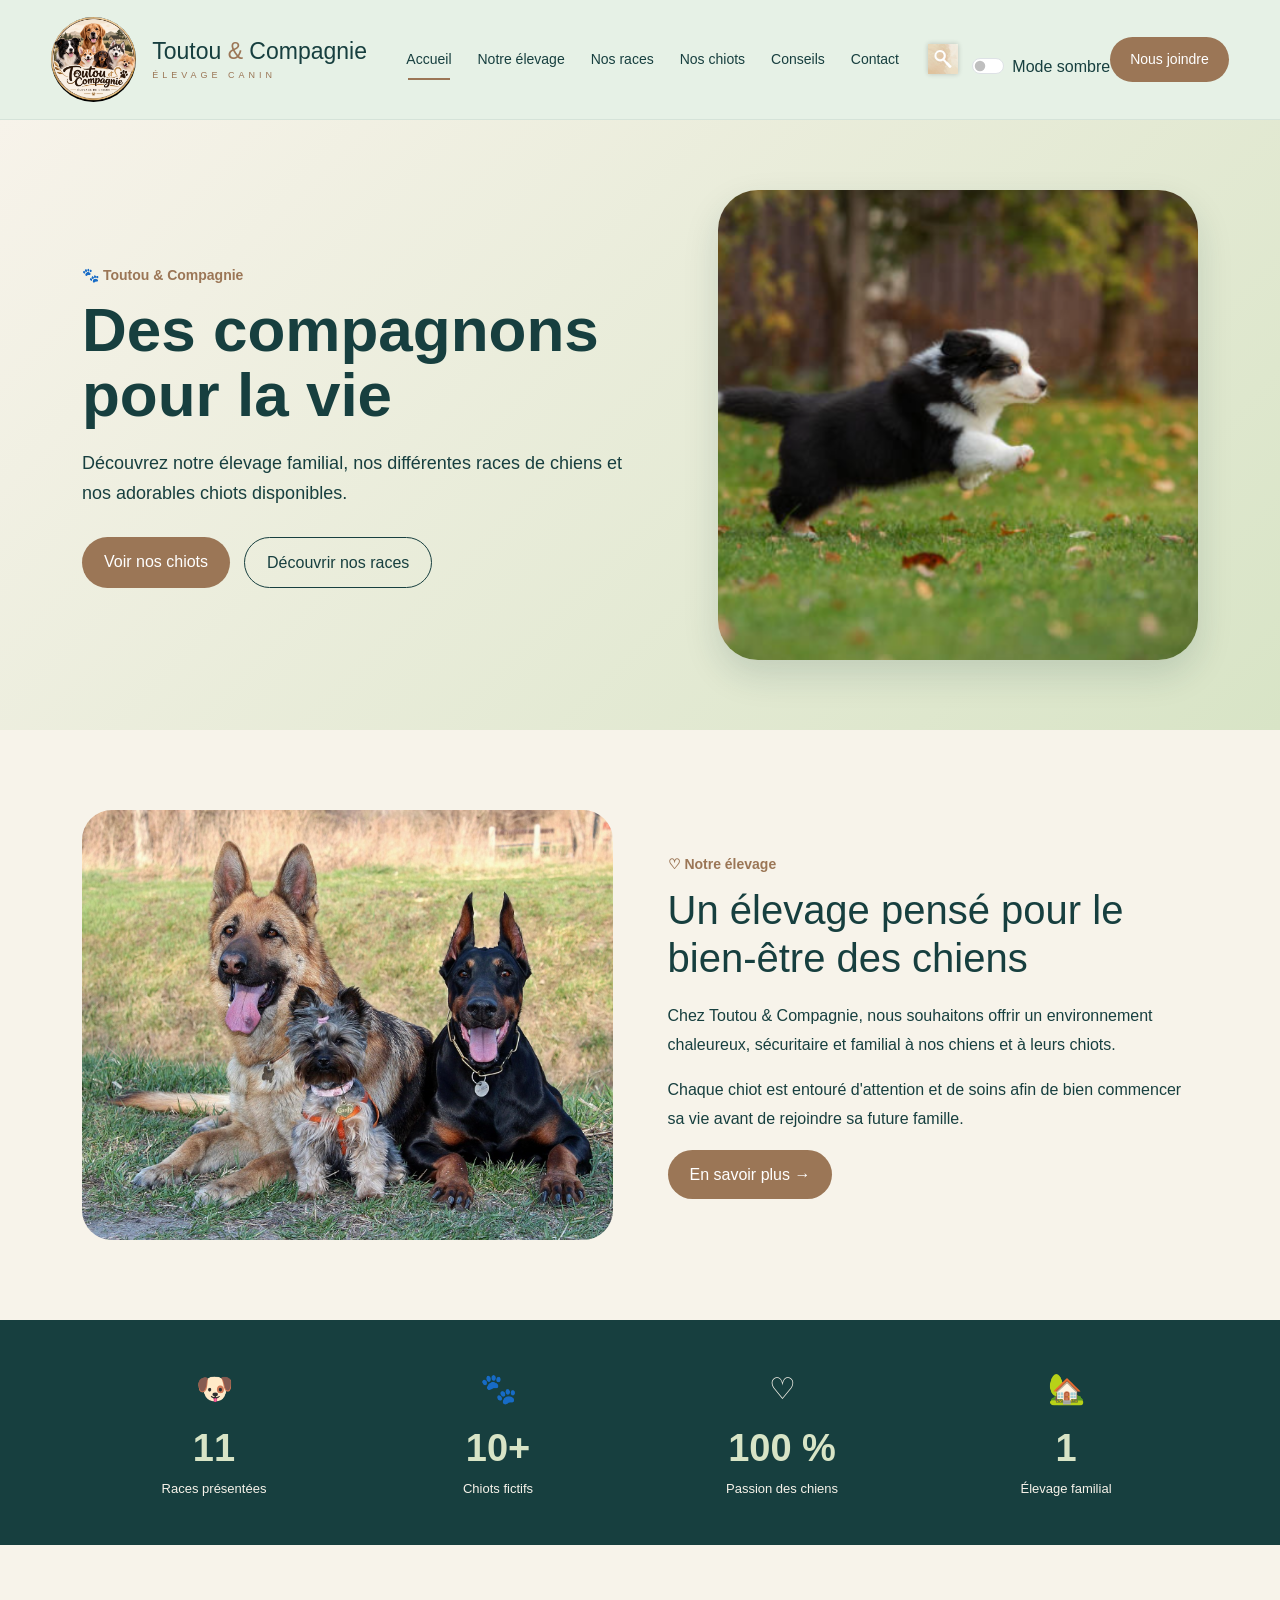
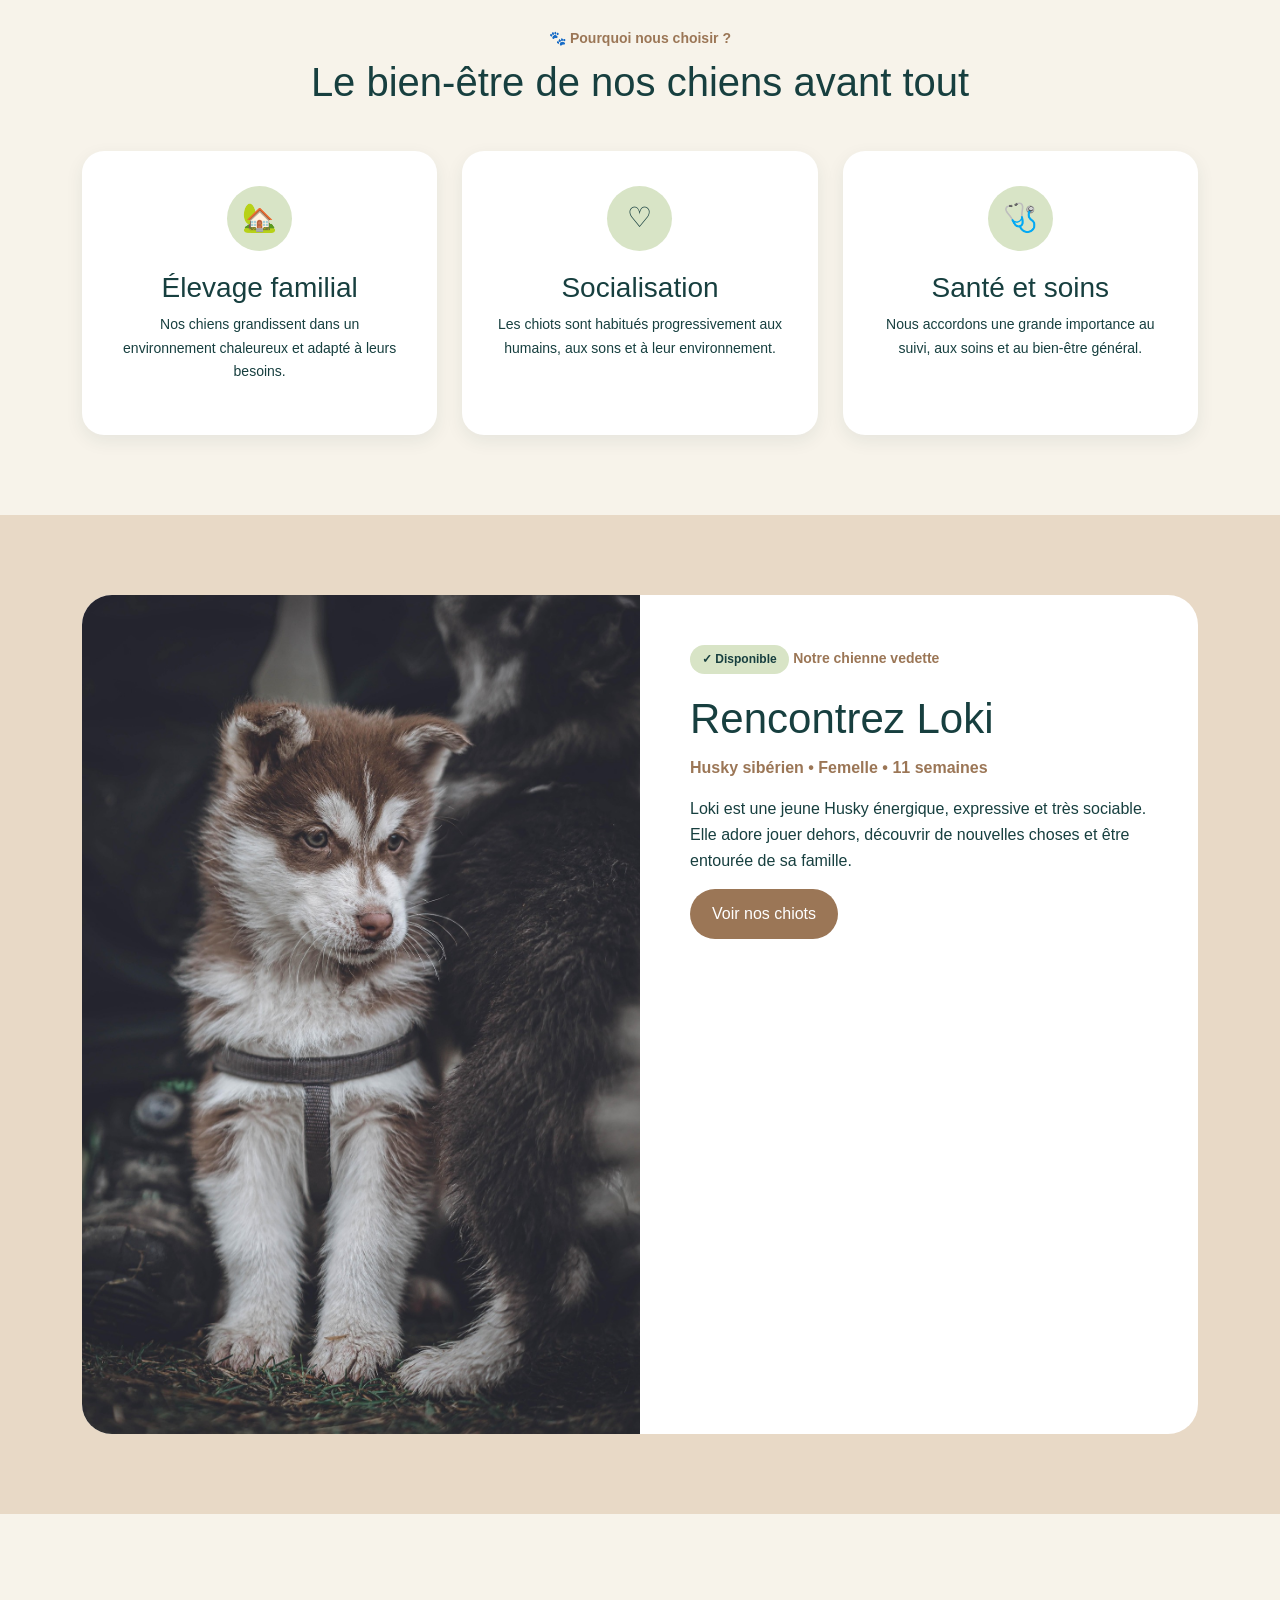
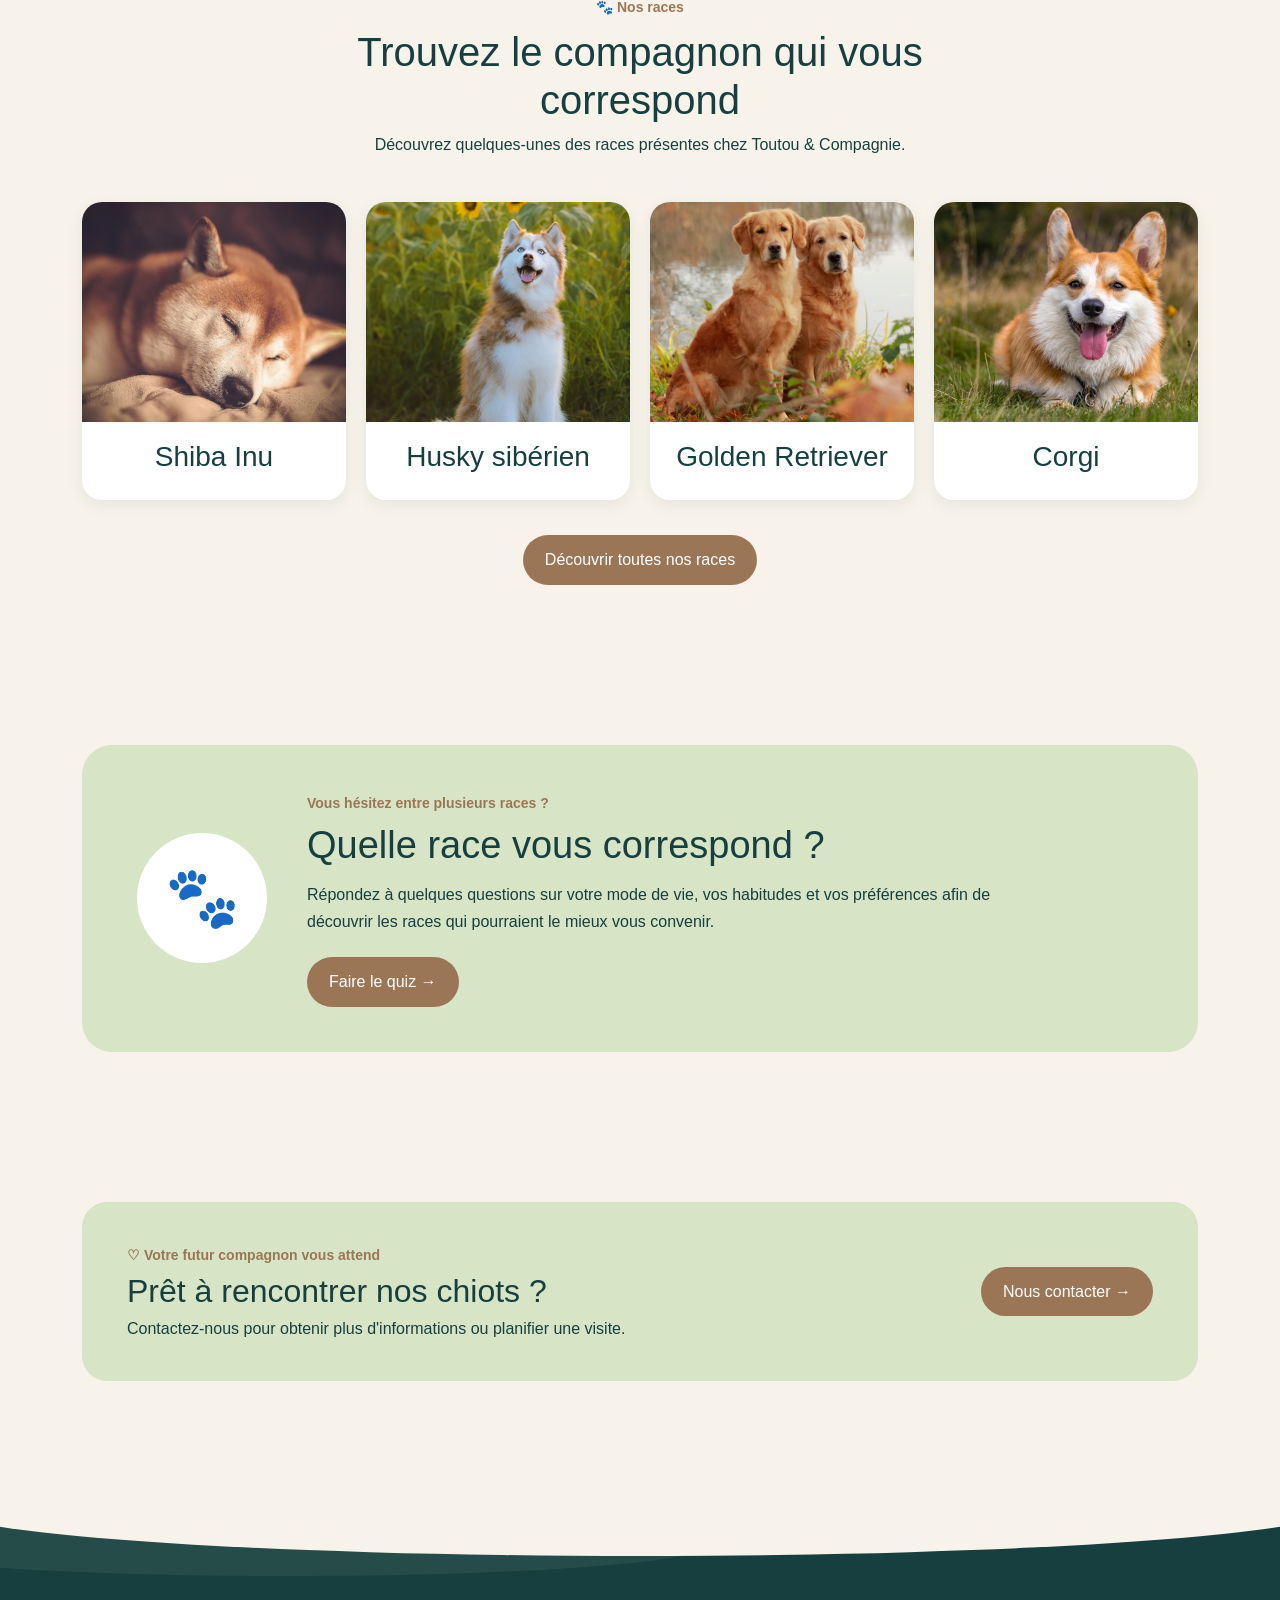
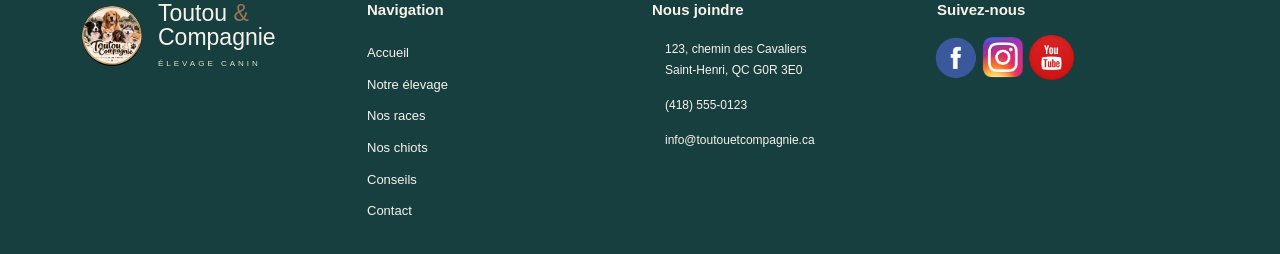
==== index.html @ f506f7c8 "Premier envoi du projet final" ====
<!DOCTYPE html>
<html lang="fr">
<head>
    <meta charset="UTF-8">
    <meta name="viewport" content="width=device-width, initial-scale=1.0">
    <title>Accueil - Toutou & Compagnie</title>
    <meta name="description" content="Découvrez Toutou & Compagnie, notre élevage canin fictif, nos races et nos chiots.">
    <link rel="stylesheet" href="vendor/bootstrap.min.css">
    <link rel="stylesheet" href="css/style.css">
</head>
<body>
    <header class="header-site">

        <nav class="navbar navbar-expand-lg w-100">
            <div class="w-100 d-flex align-items-center">

                <!-- LOGO -->
                <a class="navbar-brand d-flex align-items-center" href="index.html">
                    <img src="images/accueil/logo.png" alt="Logo de Toutou & Compagnie" class="logo-header">
                    
                    <div class="logo-nom ms-3">
                        <div class="nom-principal">
                            Toutou <span>&</span> Compagnie
                        </div>
                        <div class="sous-titre-logo">
                            ÉLEVAGE CANIN
                        </div>
                    </div>
                </a>
                
                <!-- MENU HAMBURGER -->
                <button class="navbar-toggler"
                        type="button"
                        data-bs-toggle="collapse"
                        data-bs-target="#navigation">
                    <span class="hamburger-icon">
                        <span></span>
                        <span></span>
                        <span></span>
                    </span>
                </button>

                <!-- MENU -->
                <div class="collapse navbar-collapse" id="navigation">
                    <ul class="navbar-nav mx-auto">
                        <li class="nav-item">
                            <a class="nav-link active" aria-current="page" href="index.html">
                                Accueil
                            </a>
                        </li>

                        <li class="nav-item">
                            <a class="nav-link"
                            href="elevage.html">
                                Notre élevage
                            </a>
                        </li>

                        <li class="nav-item">
                            <a class="nav-link" href="races.html">
                                Nos races
                            </a>
                        </li>

                        <li class="nav-item">
                            <a class="nav-link" href="chiots.html">
                                Nos chiots
                            </a>
                        </li>

                        <li class="nav-item">
                            <a class="nav-link" href="conseils.html">
                                Conseils
                            </a>
                        </li>

                        <li class="nav-item">
                            <a class="nav-link" href="contact.html">
                                Contact
                            </a>
                        </li>
                    </ul>

                    <!-- RECHERCHE -->
                    <button class="btn-recherche" type="button" aria-label="Rechercher">
                        <img src="images/accueil/loupe.jpg" alt="Logo de recherche" class="logo-recherche">
                    </button>

                    <div class="form-check form-switch mt-3">
                        <input type="checkbox" id="mode-sombre" class="form-check-input" role="switch">
                        <label for="mode-sombre" class="form-check-label">Mode sombre</label>
                    </div>

                    <!-- BOUTON CONTACT -->
                    <a href="contact.html"
                    class="btn-nous-joindre">
                        Nous joindre
                    </a>
                </div>
            </div>
        </nav>
    </header>

    <main class="page-accueil">

    <!-- ============================= -->
    <!-- HERO / BANNIÈRE -->
    <!-- ============================= -->

    <section class="hero-accueil">
        <div class="container hero-accueil-contenu">
            <div class="hero-accueil-texte">
                <span class="petit-titre-accueil">
                    🐾 Toutou & Compagnie
                </span>
                <h1>
                    Des compagnons pour la vie
                </h1>
                <p>
                    Découvrez notre élevage familial, nos différentes
                    races de chiens et nos adorables chiots disponibles.
                </p>
                <div class="boutons-hero">

                    <a href="chiots.html"
                       class="btn-accueil-principal">
                        Voir nos chiots
                    </a>

                    <a href="races.html"
                       class="btn-accueil-secondaire">
                        Découvrir nos races
                    </a>

                </div>

            </div>


            <div class="hero-accueil-image">

                <img
                    src="images/accueil/chiens.png"
                    alt="Chiot de l'élevage Toutou et Compagnie"
                >

            </div>

        </div>

    </section>



    <!-- ============================= -->
    <!-- PRÉSENTATION -->
    <!-- ============================= -->

    <section class="presentation-accueil">

        <div class="container">

            <div class="grille-presentation">

                <div class="presentation-image">

                    <img
                        src="images/accueil/elevages.png"
                        alt="Chiens de Toutou et Compagnie"
                    >

                </div>


                <div class="presentation-texte">

                    <span class="petit-titre-accueil">
                        ♡ Notre élevage
                    </span>

                    <h2>
                        Un élevage pensé pour le bien-être des chiens
                    </h2>

                    <p>
                        Chez Toutou & Compagnie, nous souhaitons offrir
                        un environnement chaleureux, sécuritaire et familial
                        à nos chiens et à leurs chiots.
                    </p>

                    <p>
                        Chaque chiot est entouré d'attention et de soins
                        afin de bien commencer sa vie avant de rejoindre
                        sa future famille.
                    </p>

                    <a href="elevage.html"
                       class="btn-texte-accueil">
                        En savoir plus →
                    </a>

                </div>

            </div>

        </div>

    </section>



    <!-- ============================= -->
    <!-- STATISTIQUES -->
    <!-- ============================= -->

    <div class="statistiques-accueil">

        <div class="container">

            <div class="grille-statistiques">

                <div class="stat-accueil">
                    <span>🐶</span>
                    <strong>11</strong>
                    <p>Races présentées</p>
                </div>


                <div class="stat-accueil">
                    <span>🐾</span>
                    <strong>10+</strong>
                    <p>Chiots fictifs</p>
                </div>


                <div class="stat-accueil">
                    <span>♡</span>
                    <strong>100 %</strong>
                    <p>Passion des chiens</p>
                </div>


                <div class="stat-accueil">
                    <span>🏡</span>
                    <strong>1</strong>
                    <p>Élevage familial</p>
                </div>
            </div>
        </div>
    </div>



    <!-- ============================= -->
    <!-- NOS SERVICES / ENGAGEMENTS -->
    <!-- ============================= -->

    <section class="engagements-accueil">

        <div class="container">

            <div class="titre-centre">

                <span class="petit-titre-accueil">
                    🐾 Pourquoi nous choisir ?
                </span>

                <h2>
                    Le bien-être de nos chiens avant tout
                </h2>

            </div>


            <div class="grille-engagements">


                <article class="carte-engagement">

                    <div class="icone-engagement">
                        🏡
                    </div>

                    <h3>
                        Élevage familial
                    </h3>

                    <p>
                        Nos chiens grandissent dans un environnement
                        chaleureux et adapté à leurs besoins.
                    </p>

                </article>


                <article class="carte-engagement">

                    <div class="icone-engagement">
                        ♡
                    </div>

                    <h3>
                        Socialisation
                    </h3>

                    <p>
                        Les chiots sont habitués progressivement
                        aux humains, aux sons et à leur environnement.
                    </p>

                </article>


                <article class="carte-engagement">

                    <div class="icone-engagement">
                        🩺
                    </div>

                    <h3>
                        Santé et soins
                    </h3>

                    <p>
                        Nous accordons une grande importance
                        au suivi, aux soins et au bien-être général.
                    </p>

                </article>

            </div>

        </div>

    </section>



    <!-- ============================= -->
<!-- CHIENNE VEDETTE -->
<!-- ============================= -->

    <section class="vedette-accueil">

        <div class="container">

            <div class="carte-vedette">

                <div class="vedette-image">

                    <img
                        src="images/nos_chiots/huskybrun.jpg"
                        alt="Loki, chiot Husky sibérien"
                    >

                </div>


                <div class="vedette-contenu">

                    <span class="badge-disponible">
                        ✓ Disponible
                    </span>

                    <span class="petit-titre-accueil">
                        Notre chienne vedette
                    </span>

                    <h2>
                        Rencontrez Loki
                    </h2>

                    <p class="race-vedette">
                        Husky sibérien • Femelle • 11 semaines
                    </p>

                    <p>
                        Loki est une jeune Husky énergique, expressive
                        et très sociable. Elle adore jouer dehors,
                        découvrir de nouvelles choses et être entourée
                        de sa famille.
                    </p>

                    <a href="chiots.html"
                    class="btn-accueil-principal">
                        Voir nos chiots
                    </a>

                </div>

            </div>

        </div>

    </section>


    <!-- ============================= -->
    <!-- APERÇU DES RACES -->
    <!-- ============================= -->

    <section class="races-accueil">

        <div class="container">

            <div class="titre-centre">

                <span class="petit-titre-accueil">
                    🐾 Nos races
                </span>

                <h2>
                    Trouvez le compagnon qui vous correspond
                </h2>

                <p>
                    Découvrez quelques-unes des races présentes
                    chez Toutou & Compagnie.
                </p>

            </div>


            <div class="grille-races-accueil">


                <a href="races.html"
                   class="carte-race-accueil">

                    <img
                        src="images/nos_races/shiba_inu.jpg"
                        alt="Shiba Inu"
                    >

                    <h3>Shiba Inu</h3>

                </a>


                <a href="races.html"
                   class="carte-race-accueil">

                    <img
                        src="images/nos_races/husky.jpg"
                        alt="Husky sibérien"
                    >

                    <h3>Husky sibérien</h3>

                </a>


                <a href="races.html"
                   class="carte-race-accueil">

                    <img
                        src="images/nos_races/golden_retriever.jpg"
                        alt="Golden Retriever"
                    >

                    <h3>Golden Retriever</h3>

                </a>


                <a href="races.html"
                   class="carte-race-accueil">

                    <img
                        src="images/nos_races/corgi.jpg"
                        alt="Corgi"
                    >

                    <h3>Corgi</h3>

                </a>

            </div>


            <div class="bouton-centre">

                <a href="races.html"
                   class="btn-accueil-principal">
                    Découvrir toutes nos races
                </a>

            </div>

        </div>

    </section>
    <section class="quiz-accueil">

        <div class="container">

            <div class="bloc-quiz-accueil">

                <div class="icone-quiz">
                    🐾
                </div>

                <div class="texte-quiz-accueil">

                    <span class="petit-titre-accueil">
                        Vous hésitez entre plusieurs races ?
                    </span>

                    <h2>
                        Quelle race vous correspond ?
                    </h2>

                    <p>
                        Répondez à quelques questions sur votre mode de vie,
                        vos habitudes et vos préférences afin de découvrir
                        les races qui pourraient le mieux vous convenir.
                    </p>

                    <a href="quiz.html"
                    class="btn-accueil-principal">
                        Faire le quiz →
                    </a>

                </div>

            </div>

        </div>

    </section>


    <!-- ============================= -->
    <!-- CONTACT FINAL -->
    <!-- ============================= -->

    <section class="cta-accueil">

        <div class="container">

            <div class="bloc-cta-accueil">

                <div>

                    <span class="petit-titre-accueil">
                        ♡ Votre futur compagnon vous attend
                    </span>

                    <h2>
                        Prêt à rencontrer nos chiots ?
                    </h2>

                    <p>
                        Contactez-nous pour obtenir plus
                        d'informations ou planifier une visite.
                    </p>

                </div>


                <a href="contact.html"
                   class="btn-accueil-principal">
                    Nous contacter →
                </a>

            </div>

        </div>

    </section>

</main>
    


    <footer class="footer-site">
        <!-- Forme arrondie -->
        <div class="footer-vague"></div>

        <div class="container footer-contenu">
            <div class="row gy-5">
                <!-- ================================ -->
                <!-- LOGO -->
                <!-- ================================ -->

                <div class="col-lg-3 col-md-6">
                    <a href="index.html"
                    class="footer-logo d-flex align-items-center">
                        <img src="images/accueil/logo.png" alt="Logo de Toutou & Compagnie" class="logo-footer">

                        <div class="ms-3">
                            <div class="footer-nom">
                                Toutou <span>&</span><br>
                                Compagnie
                            </div>
                            <div class="footer-sous-titre">
                                ÉLEVAGE CANIN
                            </div>
                        </div>
                    </a>
                </div>

                <!-- ================================ -->
                <!-- NAVIGATION -->
                <!-- ================================ -->

                <div class="col-lg-3 col-md-6">

                    <h2 class="footer-titre">
                        Navigation
                    </h2>

                    <ul class="footer-navigation">

                        <li>
                            <a href="index.html">Accueil</a>
                        </li>

                        <li>
                            <a href="elevage.html">Notre élevage</a>
                        </li>

                        <li>
                            <a href="races.html">Nos races</a>
                        </li>

                        <li>
                            <a href="chiots.html">Nos chiots</a>
                        </li>

                        <li>
                            <a href="conseils.html">Conseils</a>
                        </li>

                        <li>
                            <a href="contact.html">Contact</a>
                        </li>
                    </ul>
                </div>

                <!-- ================================ -->
                <!-- CONTACT -->
                <!-- ================================ -->

                <div class="col-lg-3 col-md-6">
                    <h2 class="footer-titre">
                        Nous joindre
                    </h2>

                    <div class="footer-contact">
                        <div class="contact-ligne">
                            <i class="bi bi-geo-alt-fill"></i>
                            <p>
                                123, chemin des Cavaliers<br>
                                Saint-Henri, QC G0R 3E0
                            </p>
                        </div>

                        <div class="contact-ligne">
                            <i class="bi bi-telephone-fill"></i>
                            <p>
                                (418) 555-0123
                            </p>
                        </div>

                        <div class="contact-ligne">
                            <i class="bi bi-envelope-fill"></i>
                            <p>
                                info@toutouetcompagnie.ca
                            </p>
                        </div>
                    </div>
                </div>

                <!-- ================================ -->
                <!-- RÉSEAUX -->
                <!-- ================================ -->

                <div class="col-lg-3 col-md-6">
                    <h2 class="footer-titre">
                        Suivez-nous
                    </h2>

                    <div class="reseaux-sociaux">
                        <a href="https://www.facebook.com/profile.php?id=61594627183723" target="_blank" aria-label="Facebook">
                            <img src="images/accueil/logo_facebook.png" alt="Logo Facebook" class="logo-reseaux">
                            <i class="bi bi-facebook"></i>
                        </a>

                        <a href="https://www.instagram.com/jbelangerthibault/" target="_blank" aria-label="Instagram">
                            <img src="images/accueil/logo_instagram.png" alt="Logo Instagram" class="logo-reseaux">
                            <i class="bi bi-instagram"></i>
                        </a>
                        <a href="https://www.youtube.com/@ToutouCompagnie-p2m" target="_blank" aria-label="YouTube">
                            <img src="images/accueil/logo_youtube.png" alt="Logo YouTube" class="logo-reseaux">
                            <i class="bi bi-youtube"></i>
                        </a>
                    </div>
                </div>
            </div>

        </div>
    </footer>

    <script src="vendor/bootstrap.bundle.min.js"></script>
    <script src="js/script.js" defer></script>
</body>
</html>
---- css/style.css ----
/* ==================================================
   VARIABLES / ROOT / CHARTE GRAPHIQUE
   ================================================== */

/* [T1] Variables CSS pour la palette de couleurs */

:root {
    --vert-fonce: #173f3f;
    --vert-sauge: #d8e4c6;
    --creme: #f7f3ea;
    --beige: #e8d9c6;
    --brun: #9b7656;
    --blanc: #ffffff;
}

/* ==================================================
   BOX-SIZING
   ================================================== */

* {
    box-sizing: border-box;
}

/* ==================================================
   MODE SOMBRE et body
   ================================================== */

/* [T2] Typographie : polices distinctes, rem et line-height */

body {
    margin: 0;
    line-height: 1.6;
    font-family: "Poppins", Arial, sans-serif;
    background-color: var(--creme);
    color: var(--vert-fonce);
}
body.dark-mode header {
    background-color: #121212;
    border-bottom: 1px solid rgba(255, 255, 255, 0.08);
}
body.dark-mode {
    background-color: black;
    color: var(--creme);
    border-color: var(--vert-sauge);
}
body.dark-mode section,
body.dark-mode main {
    background-color: #121212;
    color: #f5f5f5;
}
body.dark-mode .hero-accueil {
    background: linear-gradient(135deg, #121212, #242424);
}
body.dark-mode .card {
    background-color: #242424;
    color: #f5f5f5;
    border-color: #444;
}
body.dark-mode h1,
body.dark-mode h2,
body.dark-mode h3,
body.dark-mode h4,
body.dark-mode h5,
body.dark-mode p,
body.dark-mode label {
    color: #f5f5f5;
}
body.dark-mode .carte-engagement {
    background-color: #242424;
    color: #f5f5f5;
    border-color: #444;
}
body.dark-mode .form-control {
    background-color: #333;
    color: white;
    border-color: #555;
}
body.dark-mode .vedette-contenu {
    background-color: #242424;
    color: #f5f5f5;
    border-color: #444;
}
body.dark-mode .carte-race-accueil {
    background-color: #242424;
    color: #f5f5f5;
    border-color: #444;
}
body.dark-mode .bloc-quiz-accueil {
    background-color: #242424;
    color: #f5f5f5;
    border-color: #444;
}
body.dark-mode .bloc-cta-accueil {
    background-color: #242424;
    color: #f5f5f5;
    border-color: #444;
}
body.dark-mode .fiche-elevage {
    background-color: #242424;
    color: #f5f5f5;
    border-color: #444;
}
body.dark-mode .appel-contact-chiot {
    background-color: #242424;
    color: #f5f5f5;
    border-color: #444;
}
body.dark-mode .footer-vague {
    background-color: #121212;
}
body.dark-mode .footer-vague::before {
    background-color: #121212;
}
body.dark-mode .filtres {
    background-color: #242424;
    border-color: #444;
}
body.dark-mode.body-elevage {
    background-image: none;
    background-color: #121212;
}
body.dark-mode .carte-chiot {
    background-color: #242424;
    color: #f5f5f5;
    border-color: #444;
}
body.dark-mode .carte-famille {
    background-color: #242424;
    color: #f5f5f5;
    border-color: #444;
}
body.dark-mode .entete-conseil {
    background-color: #242424;
    color: #f5f5f5;
    border-color: #444;
}
body.dark-mode .conseil-item {
    background-color: #242424;
    color: #f5f5f5;
    border-color: #444;
}
body.dark-mode .bloc-formulaire {
    background-color: #242424;
    color: #f5f5f5;
    border-color: #444;
}
body.dark-mode input,
body.dark-mode textarea,
body.dark-mode select {
    background-color: #333333;
    color: white;
    border: 1px solid #555555;
}
body.dark-mode input:focus,
body.dark-mode textarea:focus,
body.dark-mode select:focus {
    background-color: #333333;
    color: white;
    border-color: #8fae8b;
    outline: none;
}
body.dark-mode .carte-merci {
    background-color: #242424;
    color: #f5f5f5;
    border-color: #444;
}

/* ================================
   BADGE DISPONIBLE
   ================================ */

.badge-disponible {
    display: inline-block;
    margin-bottom: 10px;
    padding: 5px 12px;
    border-radius: 20px;
    background-color: var(--vert-sauge);
    color: var(--vert-fonce);
    font-size: 12px;
    font-weight: 600;
}

/* ==================================================
   HEADER
   ================================================== */

.header-site {
    display: flex;
    align-items: center;
    justify-content: space-between;
    background-color: rgb(230, 241, 230);
    box-shadow: 0 2px 4px rgba(0, 0, 0, 0.1);
    border-bottom: 1px solid rgba(23, 63, 63, 0.08);
}

.navbar {
    width: 100%;
    padding: 12px 4%;
}

/* ==================================================
   LOGO
   ================================================== */

.navbar-brand {
    color: var(--vert-fonce);
    text-decoration: none;
}
.navbar-brand:hover {
    color: var(--vert-fonce);
}
.logo-header {
    width: 85px;
    height: 85px;
    object-fit: cover;
    border-radius: 50%;
}
.logo-nom {
    line-height: 1;
}
.nom-principal {
    font-family: "Fredoka", sans-serif;
    font-size: 23px;
    font-weight: 500;
    white-space: nowrap;
}
.nom-principal span {
    color: var(--brun);
}
.sous-titre-logo {
    margin-top: 8px;
    font-size: 9px;
    font-weight: 500;
    letter-spacing: 4px;
    color: var(--brun);
}

/* ==================================================
   NAVIGATION
   (contient T3, T9)
   ================================================== */

/* [T9] Personnaliser 2 composants Bootstrap */
.navbar-nav {
    gap: 10px;
}

/* [T3] Sélecteurs descendant, d'état et structurel */
.navbar .nav-link {
    position: relative;
    padding: 15px 10px;
    color: var(--vert-fonce);
    font-size: 14px;
    font-weight: 400;
}

/* [T3] Sélecteurs descendant, d'état et structurel */
.navbar .nav-link:hover {
    color: var(--brun);
}

/* Page active */

.navbar .nav-link.active {
    color: var(--vert-fonce);
    font-weight: 500;
}

.navbar .nav-link.active::after {
    content: "";
    position: absolute;
    left: 10px;
    right: 10px;
    bottom: 6px;
    height: 2px;
    background-color: var(--brun);
}

/* ==================================================
   RECHERCHE
   ================================================== */

.btn-recherche {
    display: flex;
    align-items: center;
    justify-content: center;
    width: 42px;
    height: 42px;
    margin-right: 8px;
    border: none;
    background: transparent;
    transition: 0.2s;
    font-size: 19px;
    cursor: pointer;
}

.logo-recherche {
    width: 30px;
    height: 30px;
    object-fit: cover;
    box-shadow: 0 0 5px rgba(0, 0, 0, 0.2);
}

.btn-recherche:hover {
    transform: translateY(-2px);
}

.hamburger-icon {
    display: flex;
    flex-direction: column;
    gap: 5px;
}

.hamburger-icon span {
    display: block;
    width: 25px;
    height: 2px;
    background-color: var(--vert-fonce);
    border-radius: 5px;
}

/* ==================================================
   BOUTON NOUS JOINDRE
   ================================================== */

.btn-nous-joindre {
    display: inline-flex;
    align-items: center;
    gap: 8px;
    padding: 11px 20px;
    border-radius: 30px;
    background-color: var(--brun);
    color: var(--blanc);
    text-decoration: none;
    font-size: 14px;
    font-weight: 500;
    transition: 0.2s;
}

.btn-nous-joindre:hover {
    background-color: var(--vert-fonce);
    color: var(--blanc);
    transform: translateY(-2px);
}

/* ==================================================
   FOOTER
   ================================================== */

.logo-footer {
    width: 60px;
    height: 60px;
    object-fit: cover;
    border-radius: 50%;
}
.footer-site {
    position: relative;
    margin-top: 100px;
    padding: 90px 0 25px;
    overflow: hidden;
    background-color: var(--vert-fonce);
    color: var(--creme);
}

/* ==================================================
   COURBE DU FOOTER
   ================================================== */

.footer-vague {
    position: absolute;
    top: -55px;
    left: -5%;
    width: 110%;
    height: 100px;
    background-color: var(--creme);
    border-radius: 0 0 50% 50%;
}

/* Deuxième forme pour effet de vague */

.footer-site::before {
    content: "";
    position: absolute;
    top: 5px;
    left: -10%;
    width: 65%;
    height: 60px;
    border-radius: 50%;
    background-color: rgba(216, 228, 198, 0.08);
}

.footer-contenu {
    position: relative;
    z-index: 2;
}

/* ==================================================
   LOGO FOOTER
   ================================================== */

.footer-logo {
    color: var(--creme);
    text-decoration: none;
}

.footer-nom {
    font-family: "Fredoka", sans-serif;
    font-size: 23px;
    line-height: 1.05;
}

.footer-nom span {
    color: var(--brun);
}

.footer-sous-titre {
    margin-top: 8px;
    font-size: 8px;
    letter-spacing: 3px;
    color: var(--vert-sauge);
}

/* ==================================================
   TITRES DU FOOTER
   ================================================== */

.footer-titre {
    margin-bottom: 20px;
    font-family: "Poppins", sans-serif;
    font-size: 15px;
    font-weight: 600;
    color: var(--creme);
}

/* ==================================================
   NAVIGATION FOOTER
   ================================================== */

.footer-navigation {
    margin: 0;
    padding: 0;
    list-style: none;
}

.footer-navigation li {
    margin-bottom: 6px;
}

.footer-navigation a {
    color: var(--creme);
    text-decoration: none;
    font-size: 13px;
    transition: 0.2s;
}

.footer-navigation a:hover {
    color: var(--vert-sauge);
}

/* ==================================================
   CONTACT FOOTER
   ================================================== */

.contact-ligne {
    display: flex;
    align-items: flex-start;
    gap: 13px;
    margin-bottom: 15px;
}

.contact-ligne i {
    margin-top: 2px;
    color: var(--beige);
    font-size: 16px;
}

.contact-ligne p {
    margin: 0;
    color: var(--creme);
    font-size: 12px;
    line-height: 1.7;
}

/* ==================================================
   RÉSEAUX SOCIAUX
   ================================================== */

.reseaux-sociaux {
    display: flex;
    gap: 12px;
}

.reseaux-sociaux a {
    width: 36px;
    height: 36px;
    display: flex;
    align-items: center;
    justify-content: center;
    border-radius: 50%;
    background-color: white;
    transition: 0.2s;
}

.logo-reseaux {
    width: 45px;
    height: 45px;
    object-fit: cover;
}

.reseaux-sociaux a:hover {
    background-color: var(--brun);
    transform: translateY(-3px);
}

/* ==================================================
   PAGE ACCUEIL 
   ================================================== */

/* HERO */
.hero-accueil {
    padding: 70px 0;

    background: linear-gradient(135deg, var(--creme), var(--vert-sauge));
}
.hero-accueil-contenu {
    display: grid;
    grid-template-columns: 1.1fr 0.9fr;
    gap: 50px;
    align-items: center;
}
.hero-accueil h1 {
    margin: 10px 0 20px;
    font-family: "Fredoka", sans-serif;
    font-size: 62px;
    font-weight: 700;
    line-height: 1.05;
    color: var(--vert-fonce);
}
.hero-accueil p {
    max-width: 570px;
    font-size: 18px;
    line-height: 1.7;
    color: var(--vert-fonce);
}
.petit-titre-accueil {
    color: var(--brun);
    font-size: 14px;
    font-weight: 600;
}
.hero-accueil-image img {
    width: 100%;
    height: 470px;
    object-fit: cover;
    border-radius: 40px;
    box-shadow: 0 15px 35px rgba(23, 63, 63, 0.15);
}

/* BOUTONS */
.boutons-hero {
    display: flex;
    gap: 14px;
    margin-top: 28px;
}
.btn-accueil-principal,
.btn-texte-accueil {
    display: inline-block;
    padding: 12px 22px;
    border-radius: 30px;
    background-color: var(--brun);
    color: var(--blanc);
    text-decoration: none;
    transition: 0.2s ease;
}
.btn-accueil-principal:hover,
.btn-texte-accueil:hover {
    background-color: var(--vert-fonce);
    color: var(--blanc);
    text-decoration: none;
    transform: translateY(-2px);
}
.btn-accueil-secondaire {
    display: inline-block;
    padding: 12px 22px;
    border: 1px solid var(--vert-fonce);
    border-radius: 30px;
    color: var(--vert-fonce);
    text-decoration: none;
    transition: 0.2s ease;
}
.btn-accueil-secondaire:hover {
    background-color: var(--vert-fonce);
    color: var(--blanc);
    text-decoration: none;
}

/* PRÉSENTATION */

.presentation-accueil {
    padding: 80px 0;
    background-color: var(--creme);
}
.grille-presentation {
    display: grid;
    grid-template-columns: repeat(2, minmax(0, 1fr));
    gap: 55px;
    align-items: center;
}
.presentation-image img {
    width: 100%;
    height: 430px;
    object-fit: cover;
    border-radius: 30px;
}
.presentation-texte h2 {
    margin: 10px 0 20px;
    font-family: "Fredoka", sans-serif;
    font-size: 40px;
    color: var(--vert-fonce);
}

.presentation-texte p {
    line-height: 1.8;
}

/* STATISTIQUES */
.statistiques-accueil {
    padding: 45px 0;
    background-color: var(--vert-fonce);
}
.grille-statistiques {
    display: grid;
    grid-template-columns: repeat(4, 1fr);
    gap: 20px;
}
.stat-accueil {
    text-align: center;
    color: var(--creme);
}
.stat-accueil span {
    display: block;
    margin-bottom: 5px;
    font-size: 30px;
}
.stat-accueil strong {
    display: block;
    font-family: "Fredoka", sans-serif;
    font-size: 38px;
    color: var(--vert-sauge);
}
.stat-accueil p {
    margin: 0;
    font-size: 13px;
}

/* ENGAGEMENTS */
.engagements-accueil {
    padding: 80px 0;
    background-color: var(--creme);
}
.titre-centre {
    max-width: 700px;
    margin: 0 auto 45px;
    text-align: center;
}
.titre-centre h2 {
    margin-top: 8px;
    font-family: "Fredoka", sans-serif;
    font-size: 40px;
    color: var(--vert-fonce);
}
.grille-engagements {
    display: grid;
    grid-template-columns: repeat(3, 1fr);
    gap: 25px;
}
.icone-engagement {
    display: flex;
    align-items: center;
    justify-content: center;
    width: 65px;
    height: 65px;
    margin: 0 auto 20px;
    border-radius: 50%;
    background-color: var(--vert-sauge);
    font-size: 28px;
}

/* VEDETTE */
.vedette-accueil {
    padding: 80px 0;
    background-color: var(--beige);
}
.vedette-image img {
    width: 100%;
    height: 100%;
    min-height: 420px;
    object-fit: cover;
}
.vedette-contenu {
    padding: 50px;
}

.vedette-contenu h2 {
    margin: 10px 0;
    font-family: "Fredoka", sans-serif;
    font-size: 42px;
    color: var(--vert-fonce);
}

/* RACES */
.races-accueil {
    padding: 80px 0;
    background-color: var(--creme);
}
.grille-races-accueil {
    display: grid;
    grid-template-columns: repeat(4, 1fr);
    gap: 20px;
}
.carte-race-accueil {
    overflow: hidden;
    border-radius: 20px;
    background-color: var(--blanc);
    color: var(--vert-fonce);
    text-decoration: none;
    box-shadow: 0 5px 16px rgba(23, 63, 63, 0.08);
    transition: 0.2s ease;
}
.carte-race-accueil:hover {
    color: var(--vert-fonce);
    text-decoration: none;
    transform: translateY(-5px);
}
.carte-race-accueil img {
    width: 100%;
    height: 220px;
    object-fit: cover;
}
.carte-race-accueil h3 {
    padding: 18px;
    font-family: "Fredoka", sans-serif;
    text-align: center;
}
.bouton-centre {
    margin-top: 35px;
    text-align: center;
}

/* CONTACT-ACCUEIL */
.cta-accueil {
    padding: 70px 0 30px;
    background-color: var(--creme);
}
.bloc-cta-accueil {
    display: flex;
    align-items: center;
    justify-content: space-between;
    gap: 25px;
    padding: 40px 45px;
    border-radius: 25px;
    background-color: var(--vert-sauge);
}
.bloc-cta-accueil h2 {
    margin: 5px 0;
    font-family: "Fredoka", sans-serif;
    color: var(--vert-fonce);
}
.bloc-cta-accueil p {
    margin: 0;
}

/* ==================================================
   QUIZ - PAGE ACCUEIL
   ================================================== */

.quiz-accueil {
    padding: 80px 0;
    background-color: var(--creme);
}
.bloc-quiz-accueil {
    display: flex;
    align-items: center;
    gap: 40px;
    padding: 45px 55px;
    border-radius: 30px;
    background-color: var(--vert-sauge);
}
.texte-quiz-accueil {
    max-width: 700px;
}
.texte-quiz-accueil h2 {
    margin: 8px 0 12px;
    font-family: "Fredoka", sans-serif;
    font-size: 38px;
    color: var(--vert-fonce);
}
.texte-quiz-accueil p {
    margin-bottom: 22px;
    line-height: 1.7;
    color: var(--vert-fonce);
}

/* ==================================================
   PAGE NOTRE ÉLEVAGE
   ================================================== */

.body-elevage {
    background: url(../images/elevage/fond_elevage.png) center/cover;
    min-height: 100vh;
}

/* ==================================================
   PAGE ÉLEVAGE
   ================================================== */

.main-elevage {
    width: 100%;
    margin: 0 auto;
}
.entete-elevage {
    display: flex;
    align-items: center;
    justify-content: center;
}
.texte-entete {
    background-color: var(--beige);
    color: var(--vert-fonce);
    padding: 0px 15px;
    max-width: 220px;
    border-radius: 25px 25px 25px 25px;
    font-family: "Fredoka", sans-serif;
    font-size: 1.25rem;
    font-weight: 600;
    line-height: 1.4;
    text-align: center;
    transform: rotate(-3deg);
    box-shadow: 0 5px 15px rgba(0, 0, 0, 0.08);
}
.titre-page {
    font-family: "Fredoka", sans-serif;
    font-size: 2.5rem;
    font-weight: 700;
    color: var(--vert-fonce);
    text-align: center;
}
.image-entete {
    position: relative;
    width: 55%;
    height: auto;
    overflow: hidden;
    padding: 0px 65px 25px 0px;
    margin: 30px 0px;
}
.notre-histoire {
    display: flex;
    align-items: center;
    justify-content: center;
    gap: 30px;
    margin-bottom: 50px;
    margin: 0px 40px;
}
.notre-histoire .titre-principal .texte-elevage {
    display: flex;
    flex-direction: column;
    align-items: center;
}
.titre-principal {
    font-family: "Fredoka", sans-serif;
    font-size: 2rem;
    font-weight: 700;
    color: var(--vert-fonce);
    text-align: center;
    margin-bottom: 20px;
}

.fiche-elevage {
    background-color: var(--beige);
    border-radius: 15px;
    padding-top: 20px;
}
.etiquette-fiche-elevage {
    text-align: center;
}
.notre-approche {
    display: flex;
    margin: 10px 50px;
}
.image-approche {
    width: 100%;
    height: auto;
    object-fit: cover;
    border-radius: 15px;
}
.texte-approche {
    font-family: "Fredoka", sans-serif;
    font-size: 2rem;
    font-weight: 700;
    color: var(--vert-fonce);
    text-align: center;
    margin-bottom: 20px;
    margin-left: 30px;
}
.texte-approche h2 {
    font-family: "Poppins", sans-serif;
    font-size: 2rem;
    font-weight: 700;
    line-height: 1.6;
    margin-bottom: 0;
}
.p-approche {
    font-family: "Poppins", sans-serif;
    font-size: 1.15rem;
    line-height: 1.6;
    font-weight: 400;
    margin-bottom: 0;
    margin-left: 30px;
}

/* ==================================================
   PAGE NOS RACES
   (contient T4, T5, T8)
   ================================================== */

/* ==================================================
   Banniere page Nos races
   ================================================== */

.banniere-race {
    position: relative;
    width: 100%;
    background-color: var(--creme);
    overflow: hidden;
    padding: 45px 0 55px;
    margin-bottom: 30px;
}
.chien-banniere img {
    width: 100%;
    height: auto;
    max-width: 350px;
}
.titre-banniere {
    font-family: "Fredoka", sans-serif;
    font-size: 2.5rem;
    font-weight: 700;
    color: var(--vert-fonce);
    margin-bottom: 12px;
}
.texte-banniere {
    font-family: "Poppins", sans-serif;
    font-size: 1rem;
    line-height: 1.6;
    margin-bottom: 0;
}
.milieu-banniere h1::after {
    content: "";
    display: block;
    width: 160px;
    height: 4px;
    background-color: var(--brun);
    border-radius: 10px;
    margin: 10px auto 0;
}

.banniere-race::after {
    content: "";
    position: absolute;
    width: 115%;
    height: 65%;
    left: -5%;
    bottom: -42%;
    background-color: var(--vert-sauge);
    border-radius: 45% 55% 0 0 / 35% 55% 0 0;
    transform: rotate(2deg);
    z-index: 0;
}

.banniere-race > * {
    position: relative;
    z-index: 1;
}

.message-banniere {
    background-color: var(--beige);
    color: var(--vert-fonce);
    padding: 0px 15px;
    max-width: 220px;
    border-radius: 25px 25px 25px 25px;
    font-family: "Fredoka", sans-serif;
    font-size: 1.25rem;
    font-weight: 600;
    line-height: 1.4;
    text-align: center;
    transform: rotate(-3deg);
    box-shadow: 0 5px 15px rgba(0, 0, 0, 0.08);
}

/* pattes dans la banniere */
.patte {
    position: absolute;
    color: var(--brun);
    opacity: 0.12;
    z-index: 1;
}
.patte-1 {
    font-size: 45px;
    top: 5px;
    left: 4%;
    transform: rotate(-20deg);
}
.patte-2 {
    font-size: 30px;
    right: 5%;
    bottom: 30px;
    transform: rotate(20deg);
}

/* Les filtres */
.filtres {
    position: relative;
    width: 92%;
    max-width: 1250px;
    margin: -50px auto 45px;
    padding: 25px 30px 20px;
    background-color: white;
    border: 1px solid var(--beige);
    border-radius: 18px;
    box-shadow: 0 6px 20px rgba(0, 0, 0, 0.08);
}
.btn-filtre {
    background-color: var(--creme);
    color: var(--vert-fonce);
    border: 1px solid var(--beige);
    border-radius: 50px;
    padding: 9px 18px;
    margin-right: 6px;
    margin-bottom: 6px;
    font-weight: 500;
    transition: 0.2s ease;
}
.btn-filtre.active {
    background-color: var(--brun);
    border-color: var(--brun);
    color: white;
}
.btn-filtre:hover {
    background-color: var(--vert-sauge);
    border-color: var(--vert-sauge);
    color: var(--vert-fonce);
    transform: translateY(-2px);
}
.filtres .form-control {
    height: 46px;
    padding: 0 18px;
    background-color: var(--creme);
    border: 1px solid var(--beige);
    border-radius: 50px;
}
.filtres .form-control:focus {
    background-color: white;
    border-color: var(--brun);
    box-shadow: 0 0 0 3px rgba(155, 118, 86, 0.15);
}
.filtres label {
    display: block;
    margin-bottom: 10px;
    color: var(--vert-fonce);
    font-weight: 600;
}

/* Page Nos races */
.conteneur {
    max-width: 1200px;
    margin: 0 auto;
    padding: 0 15px;
}

.titre-banniere {
    font-family: "Fredoka", sans-serif;
    font-weight: 600;
    font-size: 42px;
    text-align: center;
    margin-bottom: 50px;
}
.galerie {
    display: grid;
    grid-template-columns: repeat(auto-fit, minmax(250px, 1fr));
    gap: 22px;
    width: auto;
}

/* [T4] Modèle de boîte : margin, padding, bordure et dimensions */
/* [T5] Flexbox écrit par vous */
.carte {
    position: relative;
    overflow: hidden;
    border-radius: 15px;
    cursor: pointer;
    transition: transform 0.3s ease;
    display: flex;
    flex-direction: column;
    align-items: center;
    background-color: rgba(238, 238, 238, 0.692);
    padding-bottom: 5px;
    border: 1px solid var(--beige);
}

/* T8 — Interactions : hover + focus-visible + transition */
.carte:hover,
.carte:focus-visible {
    transform: scale(1.05);
    box-shadow: 0 8px 20px rgba(0, 0, 0, 0.2);
}
.carte-type {
    position: absolute;
    top: 10px;
    left: 10px;
    padding: 5px 10px;
    border-radius: 15px;
    background-color: var(--brun);
    color: var(--blanc);
    font-size: 12px;
    font-weight: 500;
}
.carte-image {
    width: 100%;
    height: 175px;
    object-fit: cover;
    object-position: center 30%;
}
.carte-bouton {
    margin-top: 15px;
    padding: 10px 20px;
    border-radius: 30px;
    background-color: var(--brun);
    color: var(--blanc);
    text-decoration: none;
    font-size: 14px;
    font-weight: 500;
    transition: 0.2s;
}
.carte-bouton:hover {
    background-color: var(--vert-fonce);
    color: var(--blanc);
    transform: translateY(-2px);
    text-decoration: none;
}
.pastille {
    position: relative;
    cursor: pointer;
}
.pastille::after {
    content: attr(data-couleur);
    position: absolute;
    bottom: 130%;
    left: 50%;
    transform: translateX(-50%);
    background-color: #173f3f;
    color: white;
    padding: 5px 8px;
    border-radius: 5px;
    font-size: 12px;
    white-space: nowrap;
    opacity: 0;
    visibility: hidden;
    transition: opacity 0.2s;
}
.pastille:hover::after {
    opacity: 1;
    visibility: visible;
}

/* ===============================
    les pastilles de couleur 
=============================== */
.pastille-noir {
    display: inline-block;
    width: 15px;
    height: 15px;
    border-radius: 50%;
    background-color: #000000;
    margin-right: 5px;
}
.pastille-sable {
    display: inline-block;
    width: 15px;
    height: 15px;
    border-radius: 50%;
    background-color: #d2b48c;
    margin-right: 5px;
}
.pastille-gris {
    display: inline-block;
    width: 15px;
    height: 15px;
    border-radius: 50%;
    background-color: #b6b6b6;
    margin-right: 5px;
}
.pastille-noir-feu {
    display: inline-block;
    width: 15px;
    height: 15px;
    border-radius: 50%;
    background: linear-gradient(135deg, #1f1f1f 50%, #92511c 50%);
    margin-right: 5px;
}
.pastille-roux-blanc {
    display: inline-block;
    width: 15px;
    height: 15px;
    border-radius: 50%;
    background: linear-gradient(135deg, #922f2f 50%, #ffffff 50%);
    margin-right: 5px;
}
.pastille-bleu-merle {
    display: inline-block;
    width: 15px;
    height: 15px;
    border-radius: 50%;
    background: linear-gradient(135deg, #1f1f1f 50%, #5c7d8e 50%);
    margin-right: 5px;
}
.pastille-tricolore {
    display: inline-block;
    width: 15px;
    height: 15px;
    border-radius: 50%;
    background: linear-gradient(
        135deg,
        #1f1f1f 33.33%,
        #ffffff 33.33%,
        #ffffff 66.66%,
        #d2b48c 66.66%
    );
    margin-right: 5px;
}
.pastille-noir-blanc {
    display: inline-block;
    width: 15px;
    height: 15px;
    border-radius: 50%;
    background: linear-gradient(135deg, #1f1f1f 50%, #ffffff 50%);
    margin-right: 5px;
}
.pastille-fauve-blanc {
    display: inline-block;
    width: 15px;
    height: 15px;
    border-radius: 50%;
    background: linear-gradient(135deg, #d2b48c 50%, #ffffff 50%);
    margin-right: 5px;
}
.pastille-sable-blanc {
    display: inline-block;
    width: 15px;
    height: 15px;
    border-radius: 50%;
    background: linear-gradient(135deg, #d2b48c 50%, #ffffff 50%);
    margin-right: 5px;
}
.pastille-gris-blanc {
    display: inline-block;
    width: 15px;
    height: 15px;
    border-radius: 50%;
    background: linear-gradient(135deg, #b6b6b6 50%, #ffffff 50%);
    margin-right: 5px;
}
.pastille-blanc {
    display: inline-block;
    width: 15px;
    height: 15px;
    border-radius: 50%;
    background-color: #ffffff;
    margin-right: 5px;
}
.pastille-cuivre-blanc {
    display: inline-block;
    width: 15px;
    height: 15px;
    border-radius: 50%;
    background: linear-gradient(135deg, #b87333 50%, #ffffff 50%);
    margin-right: 5px;
}
.pastille-chocolat-feu {
    display: inline-block;
    width: 15px;
    height: 15px;
    border-radius: 50%;
    background: linear-gradient(135deg, #7b3f00 50%, #ffcc99 50%);
    margin-right: 5px;
}
.pastille-brun-roux {
    display: inline-block;
    width: 15px;
    height: 15px;
    border-radius: 50%;
    background: linear-gradient(135deg, #5c4033 50%, #d2691e 50%);
    margin-right: 5px;
}
.pastille-noir-feu {
    display: inline-block;
    width: 15px;
    height: 15px;
    border-radius: 50%;
    background: linear-gradient(135deg, #1f1f1f 50%, #ffcc99 50%);
    margin-right: 5px;
}
.pastille-arlequin {
    display: inline-block;
    width: 15px;
    height: 15px;
    border-radius: 50%;
    background: linear-gradient(
        135deg,
        #1f1f1f 25%,
        #ffffff 25%,
        #ffffff 50%,
        #d2b48c 50%,
        #d2b48c 75%,
        #ffffff 75%
    );
    margin-right: 5px;
}
.pastille-rouge-urajiro {
    display: inline-block;
    width: 15px;
    height: 15px;
    border-radius: 50%;
    background: linear-gradient(135deg, #a82929 50%, #ffffff 50%);
    margin-right: 5px;
}
.pastille-sesame {
    display: inline-block;
    width: 15px;
    height: 15px;
    border-radius: 50%;
    background: linear-gradient(135deg, #d2b48c 50%, #1f1f1f 50%);
    margin-right: 5px;
}
.pastille-creme {
    display: inline-block;
    width: 15px;
    height: 15px;
    border-radius: 50%;
    background-color: #ddddce;
    margin-right: 5px;
}
.pastille-dore-clair {
    display: inline-block;
    width: 15px;
    height: 15px;
    border-radius: 50%;
    background-color: #e6c27a;
    margin-right: 5px;
}
.pastille-dore {
    display: inline-block;
    width: 15px;
    height: 15px;
    border-radius: 50%;
    background-color: #d4a017;
    margin-right: 5px;
}
.pastille-dore-fonce {
    display: inline-block;
    width: 15px;
    height: 15px;
    border-radius: 50%;
    background-color: #b8860b;
    margin-right: 5px;
}
.pastille-bleu_acier-feu {
    display: inline-block;
    width: 15px;
    height: 15px;
    border-radius: 50%;
    background: linear-gradient(135deg, #4682b4 50%, #ffcc99 50%);
    margin-right: 5px;
}
.pastille-bleu_acier-dore {
    display: inline-block;
    width: 15px;
    height: 15px;
    border-radius: 50%;
    background: linear-gradient(135deg, #4682b4 50%, #d4a017 50%);
    margin-right: 5px;
}
.pastille-noir-dore {
    display: inline-block;
    width: 15px;
    height: 15px;
    border-radius: 50%;
    background: linear-gradient(135deg, #1f1f1f 50%, #d4a017 50%);
    margin-right: 5px;
}
.pastille-citron-blanc {
    display: inline-block;
    width: 15px;
    height: 15px;
    border-radius: 50%;
    background: linear-gradient(135deg, #ffff99 50%, #ffffff 50%);
    margin-right: 5px;
}
.pastille-roux-feu {
    display: inline-block;
    width: 15px;
    height: 15px;
    border-radius: 50%;
    background: linear-gradient(135deg, #d2691e 50%, #ffcc99 50%);
    margin-right: 5px;
}
.pastille-bleu-feu {
    display: inline-block;
    width: 15px;
    height: 15px;
    border-radius: 50%;
    background: linear-gradient(135deg, #4682b4 50%, #ffcc99 50%);
    margin-right: 5px;
}
.pastille-fauve-feu {
    display: inline-block;
    width: 15px;
    height: 15px;
    border-radius: 50%;
    background: linear-gradient(135deg, #d2691e 50%, #ffcc99 50%);
    margin-right: 5px;
}
.pastille-orange {
    display: inline-block;
    width: 15px;
    height: 15px;
    border-radius: 50%;
    background-color: #ffa500;
    margin-right: 5px;
}
.pastille-chocolat {
    display: inline-block;
    width: 15px;
    height: 15px;
    border-radius: 50%;
    background-color: #7b3f00;
    margin-right: 5px;
}

/* ==================================================
   le modale et haut de la fiche
    (contient T3, T6)
   ================================================== */

.modale {
    display: none;
    position: fixed;
    top: 0;
    bottom: 0;
    left: 0;
    right: 0;
    background-color: rgba(15, 23, 42, 0.75);
    padding: 20px;
    z-index: 1000;
}
.modale:target {
    display: flex;
    align-items: center;
    justify-content: center;
}
.modale-contenu {
    background-color: #ffffff;
    padding: 26px;
    border-radius: 16px;
    max-width: 1000px;
    max-height: 90vh;
    width: 100%;
    overflow-y: auto;
    box-shadow: 0 24px 60px rgba(0, 0, 0, 0.4);
    position: relative;
}
.modale-fond {
    position: absolute;
    top: 0;
    bottom: 0;
    left: 0;
    right: 0;
}
.haut-fiche {
    display: flex;
    gap: 35px;
    align-items: center;
    flex-direction: column;
}
.modale-fermer {
    top: 10px;
    right: 14px;
    position: absolute;
    color: var(--vert-fonce);
    text-decoration: none;
    font-size: 26px;
    padding: 4px 8px;
    border-radius: 8px;
}
.modale-fermer:hover {
    background-color: var(--vert-sauge);
    color: var(--brun);
}
.modale-titre {
    font-family: "Fredoka", sans-serif;
    text-align: center;
    text-shadow: 0 2px 4px rgba(0, 0, 0, 0.1);
}
.photo-fiche {
    flex: 0 0 40%;
    min-width: 0;
}
.modale-image {
    width: 100%;
    height: 400px;

    object-fit: cover;

    border-radius: 18px;
}
.modale-caracteristiques {
    width: 100%;
    text-align: center;
    margin: 0 auto;
}
.modale-infos h2 {
    font-family: "Fredoka", sans-serif;
    font-size: 2.7rem;
    font-weight: 700;

    color: var(--vert-fonce);

    margin: 5px 0 10px;
}
.modale-infos h3 {
    font-family: "Fredoka", sans-serif;
    font-size: 1.5rem;

    color: var(--vert-fonce);

    margin-top: 25px;
    margin-bottom: 8px;
}
.modale-infos p {
    font-family: "Poppins", sans-serif;
    line-height: 1.6;

    color: var(--vert-fonce);
}

/* [T6] Grid écrit par vous */
.statistiques-fiche {
    display: grid;
    grid-template-columns: repeat(4, 1fr);
    gap: 15px;
    margin-top: 30px;
}
.stat-fiche {
    background-color: var(--beige);
    padding: 18px 10px;
    border-radius: 15px;
    text-align: center;
}
.icone-stat {
    width: 45px;
    height: 45px;
    margin: 0 auto 10px;
    display: flex;
    align-items: center;
    justify-content: center;
    background-color: var(--vert-sauge);
    border-radius: 50%;
    font-size: 1.3rem;
}
.stat-fiche h4 {
    font-family: "Fredoka", sans-serif;
    color: var(--vert-fonce);
    font-size: 1rem;
    margin-bottom: 5px;
}
.stat-fiche p {
    font-weight: 600;
    color: var(--vert-fonce);
    margin: 0;
}
.details-fiche {
    display: grid;
    grid-template-columns: repeat(2, 1fr);
    gap: 15px;
}
.detail-fiche {
    display: flex;
    align-items: flex-start;
    gap: 15px;
    padding: 20px;
    background-color: var(--beige);
    border-radius: 15px;
}
.icone-detail {
    flex-shrink: 0;
    width: 50px;
    height: 50px;
    display: flex;
    align-items: center;
    justify-content: center;
    background-color: var(--vert-sauge);
    border-radius: 50%;
    font-size: 1.4rem;
}
.detail-fiche h4 {
    font-family: "Fredoka", sans-serif;
    color: var(--vert-fonce);
    margin: 0 0 5px;
}
.detail-fiche p {
    margin: 0;
    font-size: 0.9rem;
    line-height: 1.5;
    color: var(--vert-fonce);
}
.fermer-fiche {
    text-align: center;
    margin-top: 25px;
}
.fermer-fiche a {
    display: inline-block;
    padding: 12px 30px;
    background-color: var(--brun);
    color: white;
    border-radius: 50px;
    text-decoration: none;
    font-weight: 600;
}
.fermer-fiche a:hover {
    background-color: var(--vert-fonce);
}

/* LES SEPARATEURS DE LA FICHE */
.separateur-fiche {
    display: flex;
    align-items: center;
    gap: 12px;
    margin-bottom: 12px;
    color: var(--brun);
}

/* [T3] Sélecteurs descendant, d'état et structurel */
.separateur-fiche span:first-child,
.separateur-fiche span:last-child {
    flex: 1;
    height: 3px;
    background-color: var(--brun);
    border-radius: 10px;
}

.separateur-bas {
    display: flex;
    align-items: center;
    gap: 15px;
    margin: 25px 0;
    color: var(--brun);
}
.separateur-bas span:first-child,
.separateur-bas span:last-child {
    flex: 1;
    height: 1px;
    background-color: var(--brun);
}

/* ==================================================
   PAGE NOS CHIOTS
   ================================================== */

/* ================================
   CARTE CHIOT
   ================================ */

.carte-chiot {
    display: grid;
    grid-template-columns: 42% 58%;
    min-height: 270px;
    overflow: hidden;
    background-color: var(--blanc);
    border-radius: 20px;
    box-shadow: 0 6px 20px rgba(23, 63, 63, 0.1);
    transition:
        transform 0.25s ease,
        box-shadow 0.25s ease;
}

.carte-chiot:hover {
    transform: translateY(-5px);
    box-shadow: 0 12px 28px rgba(23, 63, 63, 0.16);
}

/* ================================
   PHOTO DU CHIOT
   ================================ */

.photo-carte-chiot {
    width: 100%;
    height: 100%;
    min-height: 270px;
    object-fit: cover;
    object-position: center;
}

/* ================================
   INFORMATIONS DU CHIOT
   ================================ */

.infos-carte-chiot {
    position: relative;
    padding: 25px;
}

.infos-carte-chiot::after {
    content: "🐾";
    position: absolute;
    top: 20px;
    right: 20px;
    font-size: 34px;
    opacity: 0.07;
}

.infos-carte-chiot h3 {
    margin: 0;
    font-family: "Fredoka", sans-serif;
    font-size: 28px;
    font-weight: 600;
    color: var(--vert-fonce);
}

.race-chiot {
    margin-top: 2px;
    margin-bottom: 18px;
    color: var(--brun);
    font-size: 15px;
    font-weight: 500;
}

.carte-famille {
    display: flex;
    align-items: center;
    gap: 18px;
    padding: 18px;
    border-radius: 18px;
    background-color: var(--creme);
    box-shadow: 0 4px 14px rgba(23, 63, 63, 0.08);
}

.carte-famille img {
    width: 115px;
    height: 115px;
    object-fit: cover;
    border-radius: 14px;
}

.carte-famille h3 {
    margin: 0 0 2px;
    font-family: "Fredoka", sans-serif;
    font-size: 21px;
    color: var(--vert-fonce);
}

.carte-famille p {
    margin-bottom: 10px;
    color: var(--brun);
}

.icone-race-vide {
    display: flex;
    align-items: center;
    justify-content: center;
    width: 115px;
    height: 115px;
    flex-shrink: 0;
    border-radius: 14px;
    background-color: var(--vert-sauge);
    font-size: 50px;
}

/* ================================
   CARTE INFORMATION
   ================================ */

.carte-contact-info {
    display: flex;
    align-items: flex-start;
    gap: 15px;
    margin-bottom: 15px;
    padding: 18px;
    border-radius: 15px;
    background-color: rgba(247, 243, 234, 0.08);
}
.carte-contact-info h3 {
    margin: 0 0 4px;
    font-family: "Fredoka", sans-serif;
    font-size: 17px;
    color: var(--creme);
}
.carte-contact-info p {
    margin: 0;
    color: var(--beige);
    font-size: 13px;
    line-height: 1.6;
}
.carte-engagement {
    padding: 35px;
    border-radius: 22px;
    background-color: var(--blanc);
    text-align: center;
    box-shadow: 0 6px 18px rgba(23, 63, 63, 0.08);
    transition: 0.2s ease;
}
.carte-engagement:hover {
    transform: translateY(-5px);
}
.carte-engagement h3 {
    font-family: "Fredoka", sans-serif;
    color: var(--vert-fonce);
}
.carte-engagement p {
    font-size: 14px;
    line-height: 1.7;
}
.carte-vedette {
    display: grid;
    grid-template-columns: 1fr 1fr;
    overflow: hidden;
    border-radius: 30px;
    background-color: var(--blanc);
}
.race-vedette {
    color: var(--brun);
    font-weight: 600;
}

/* QUESTION */
.carte-question {
    margin-bottom: 25px;
    padding: 30px;
    border-radius: 22px;
    background-color: var(--blanc);
    box-shadow: 0 6px 20px rgba(23, 63, 63, 0.08);
}

.carte-question h2 {
    margin-bottom: 22px;
    font-family: "Fredoka", sans-serif;
    font-size: 24px;
    color: var(--vert-fonce);
}

/* ==================================================
   PAGE NOS CHIOTS
   ================================================== */

.image-chiots {
    display: block;
    max-width: 100%;
    height: auto;
}

/* ================================
   BANNIÈRE
   ================================ */

.hero-chiots {
    padding: 70px 0;
    background-color: var(--beige);
}

.hero-chiots-contenu {
    display: flex;
    align-items: center;
    justify-content: space-between;
    gap: 30px;
}
.hero-chiots-texte {
    max-width: 650px;
}
.hero-chiots h1 {
    margin-bottom: 15px;
    font-family: "Fredoka", sans-serif;
    font-size: 64px;
    font-weight: 600;
    color: var(--vert-fonce);
}
.hero-chiots p {
    max-width: 600px;
    margin: 0;
    font-size: 18px;
    line-height: 1.7;
    color: var(--vert-fonce);
}
.hero-chiots-decoration {
    font-size: 70px;
    opacity: 0.18;
}

/* ================================
   SECTION CHIOTS DISPONIBLES
   ================================ */

.chiots-disponibles {
    padding: 70px 0;
    background-color: var(--creme);
}
.titre-section-chiots {
    margin-bottom: 40px;
    font-family: "Fredoka", sans-serif;
    font-size: 38px;
    font-weight: 600;
    color: var(--vert-fonce);
}

/* ================================
   GRILLE DES CHIOTS
   ================================ */

.grille-chiots {
    display: grid;
    grid-template-columns: repeat(2, minmax(0, 1fr));
    gap: 25px;
}

/* ================================
   DÉTAILS
   ================================ */

.details-chiot {
    margin: 0 0 20px;
    padding: 0;
    list-style: none;
}

.details-chiot li {
    margin-bottom: 9px;
    color: var(--vert-fonce);
    font-size: 14px;
    line-height: 1.5;
}

/* ================================
   BOUTON DES CHIOTS
   (contient T8)
   ================================ */

.btn-chiot {
    display: inline-block;
    padding: 9px 16px;
    border-radius: 25px;
    background-color: var(--brun);
    color: var(--blanc);
    text-decoration: none;
    font-size: 13px;
    font-weight: 500;
    transition: 0.2s;
}

/* T8 — Interactions : hover + focus-visible + transition */
.btn-chiot:hover,
.btn-chiot:focus-visible {
    background-color: var(--vert-fonce);
    color: var(--blanc);
    text-decoration: none;
    transform: translateY(-2px);
}

/* ==================================================
   CHIOTS AYANT TROUVÉ LEUR FAMILLE
   ================================================== */

.chiots-famille {
    padding: 60px 0;
    background-color: var(--beige);
}

.grille-famille {
    display: grid;
    grid-template-columns: repeat(3, 1fr);
    gap: 20px;
}

.badge-famille {
    display: inline-block;
    padding: 8px 12px;
    border-radius: 14px;
    background-color: var(--beige);
    color: var(--vert-fonce);
    font-size: 12px;
}

/* ==================================================
   APPEL À L'ACTION
   ================================================== */

.section-contact-chiot {
    padding: 70px 0 30px;
    background-color: var(--creme);
}

.appel-contact-chiot {
    display: flex;
    align-items: center;
    justify-content: space-between;
    gap: 30px;
    padding: 35px 45px;
    border-radius: 25px;
    background-color: var(--beige);
}
.appel-contact-chiot h2 {
    margin-bottom: 5px;
    font-family: "Fredoka", sans-serif;
    color: var(--vert-fonce);
}
.appel-contact-chiot p {
    margin: 0;
    color: var(--vert-fonce);
}
.btn-rendez-vous {
    display: inline-block;
    padding: 13px 22px;
    border-radius: 30px;
    background-color: var(--brun);
    color: var(--blanc);
    text-decoration: none;
    white-space: nowrap;
    transition: 0.2s;
}

.btn-rendez-vous:hover,
.btn-rendez-vous:focus-visible {
    background-color: var(--vert-fonce);
    color: var(--blanc);
    text-decoration: none;
    transform: translateY(-2px);
}
.image-chiots {
    display: block;
    max-width: 100%;
    height: auto;
    object-fit: cover;
    border-radius: 15px;
}

/* ==================================================
   PAGE CONSEILS
   (contient t9)
   ================================================== */

/* La bannière */

.banniere-conseils {
    position: relative;
    padding: 75px 0;
    overflow: hidden;
    background-color: var(--vert-sauge);
}

.banniere-conseils::after {
    content: "";
    position: absolute;
    left: -5%;
    bottom: -55px;
    width: 110%;
    height: 85px;
    background-color: var(--creme);
    border-radius: 50% 50% 0 0;
}

.banniere-conseils-contenu {
    position: relative;
    z-index: 2;
    display: flex;
    align-items: center;
    justify-content: space-between;
    gap: 40px;
}

.banniere-conseils-texte {
    max-width: 720px;
}

.petit-titre-conseils {
    display: inline-block;
    margin-bottom: 12px;
    color: var(--brun);
    font-size: 14px;
    font-weight: 600;
    letter-spacing: 1px;
}

.banniere-conseils h1 {
    margin-bottom: 18px;
    font-family: "Fredoka", sans-serif;
    font-size: 48px;
    font-weight: 500;
    color: var(--vert-fonce);
}

.banniere-conseils p {
    max-width: 650px;
    margin: 0;
    font-size: 17px;
    line-height: 1.8;
    color: var(--vert-fonce);
}

.banniere-conseils-decoration {
    font-size: 90px;
    color: var(--brun);
    opacity: 0.65;
    transform: rotate(10deg);
}

/* ==================================================
   les sections conseils
    ================================================== */

.conseils-section {
    background-color: #e8ece2;
    border: 1px solid rgba(53, 92, 67, 0.15);
    border-radius: 15px;
}
.conseil-titre {
    font-family: "Fredoka", sans-serif;
    font-weight: 700;
    color: var(--vert-fonce);
    text-align: center;
    margin-bottom: 30px;
}
.entete-conseil {
    background-color: var(--vert-sauge);
    border-radius: 15px;
    margin: 10px 0px;
}
.conseil-titre p {
    text-align: left;
}
.conseil-icone {
    width: 65px;
    height: 65px;
    object-fit: contain;
}
.conseil-liste {
    display: flex;
    flex-direction: column;
    gap: 15px;
}
.conseil-item {
    display: flex;
    align-items: center;
    gap: 15px;
    padding: 15px 18px;
    background-color: #f7faf4;
    border-radius: 12% 25% 15% 22% / 20% 12% 25% 15%;
    box-shadow: 0 3px 8px rgba(0, 0, 0, 0.06);
    transition:
        transform 0.2s ease,
        box-shadow 0.2s ease;
}

.item-texte {
    flex: 1;
}
.item-texte h3 {
    margin: 0 0 5px 0;
}
.item-texte p {
    margin: 0;
    font-size: 0.85rem;
}

.conseil-visuel {
    display: flex;
    flex-direction: column;
    align-items: center;
    gap: 5px;
}

.conseil-image {
    width: 100%;
    max-width: 280px;
    height: 300px;
    object-fit: cover;
    object-position: center;
    border-radius: 35% 12% 30% 15% / 12% 25% 15% 30%;
    box-shadow: 0 5px 15px rgba(0, 0, 0, 0.1);
}
.conseil-astuce {
    background-color: var(--beige);
    padding: 20px 25px;
    border-radius: 30% 15% 25% 12% / 20% 30% 15% 25%;
    box-shadow: 0 4px 10px rgba(0, 0, 0, 0.08);
    rotate: -1deg;
}

/* TABLEAU CONSEILS */

/* [T9] Personnaliser 2 composants Bootstrap */

.tableau-conteneur {
    border-radius: 15px;
    overflow: hidden;
    border: 1px solid rgba(53, 92, 67, 0.15);
}

.tableau-conseils {
    margin-bottom: 0;
}
.tableau-conseils th {
    background-color: var(--vert-fonce);
    color: var(--creme);
}

/* ==================================================
   PAGE CONTACT
   ================================================== */

/* ================================
   BANNIÈRE CONTACT
   ================================ */

.hero-contact {
    padding: 70px 0;
    background-color: var(--beige);
}

.hero-contact-contenu {
    display: flex;
    align-items: center;
    justify-content: space-between;
    gap: 30px;
}

.hero-contact-contenu > div:first-child {
    max-width: 700px;
}

.petit-titre-contact {
    display: inline-block;
    margin-bottom: 12px;
    color: var(--brun);
    font-size: 14px;
    font-weight: 600;
}

.hero-contact h1 {
    margin-bottom: 15px;
    font-family: "Fredoka", sans-serif;
    font-size: 58px;
    font-weight: 700;
    color: var(--vert-fonce);
}

.hero-contact p {
    max-width: 650px;
    margin: 0;
    color: var(--vert-fonce);
    font-size: 17px;
    line-height: 1.7;
}

.decor-contact {
    color: var(--brun);
    font-size: 80px;
    opacity: 0.3;
    transform: rotate(8deg);
}

/* ================================
   SECTION PRINCIPALE
   ================================ */

.section-contact {
    padding: 75px 0;
    background-color: var(--creme);
}

.grille-contact {
    display: grid;
    grid-template-columns: minmax(0, 1.6fr) minmax(300px, 0.9fr);
    gap: 45px;
    align-items: start;
}

/* ================================
   FORMULAIRE
   ================================ */

.bloc-formulaire {
    padding: 40px;
    background-color: var(--blanc);
    border-radius: 24px;
    box-shadow: 0 8px 28px rgba(23, 63, 63, 0.1);
}

.sous-titre-formulaire {
    display: inline-block;
    margin-bottom: 8px;
    color: var(--brun);
    font-size: 13px;
    font-weight: 600;
}

.bloc-formulaire h2,
.bloc-coordonnees h2 {
    margin-bottom: 10px;
    font-family: "Fredoka", sans-serif;
    font-size: 34px;
    font-weight: 600;
    color: var(--vert-fonce);
}

.intro-formulaire {
    margin-bottom: 30px;
    color: var(--vert-fonce);
    line-height: 1.6;
}

/* ================================
   DEUX CHAMPS SUR UNE LIGNE
   ================================ */

.ligne-formulaire {
    display: grid;
    grid-template-columns: repeat(2, minmax(0, 1fr));
    gap: 18px;
}

/* ================================
   CHAMPS
   ================================ */

.champ-contact {
    margin-bottom: 20px;
}

.champ-contact label,
.type-demande legend {
    display: block;
    margin-bottom: 8px;
    color: var(--vert-fonce);
    font-size: 14px;
    font-weight: 600;
}

.champ-contact input,
.champ-contact select,
.champ-contact textarea {
    width: 100%;
    padding: 13px 16px;
    border: 1px solid var(--beige);
    border-radius: 12px;
    background-color: var(--creme);
    color: var(--vert-fonce);
    font-family: "Poppins", Arial, sans-serif;
    outline: none;
    transition:
        border-color 0.2s ease,
        box-shadow 0.2s ease,
        background-color 0.2s ease;
}

.champ-contact textarea {
    resize: vertical;
}

/* ================================
   FOCUS DU FORMULAIRE
   (contient T10)
   ================================ */

/* [T10] Formulaire ou tableau stylé */

.champ-contact input:focus,
.champ-contact select:focus,
.champ-contact textarea:focus {
    border-color: var(--brun);
    background-color: var(--blanc);
    box-shadow: 0 0 0 3px rgba(155, 118, 86, 0.14);
}

/* ================================
   TYPE DE DEMANDE
   ================================ */

.type-demande {
    margin: 5px 0 22px;
    padding: 0;
    border: none;
}

.choix-demande {
    display: grid;
    grid-template-columns: repeat(2, 1fr);
    gap: 12px;
}

.choix-contact {
    cursor: pointer;
}

.choix-contact input {
    position: absolute;
    opacity: 0;
}

.choix-contact span {
    display: block;
    padding: 14px;
    border: 1px solid var(--beige);
    border-radius: 12px;
    background-color: var(--creme);
    color: var(--vert-fonce);
    text-align: center;
    transition: 0.2s ease;
}
.choix-contact input:checked + span {
    border-color: var(--brun);
    background-color: var(--vert-sauge);
    font-weight: 600;
}
.choix-contact:hover span {
    transform: translateY(-2px);
}

/* ================================
   CONSENTEMENT
   ================================ */

.consentement-contact {
    display: flex;
    align-items: flex-start;
    gap: 10px;
    margin: 5px 0 25px;
    color: var(--vert-fonce);
    font-size: 12px;
    line-height: 1.5;
}
.consentement-contact input {
    margin-top: 3px;
    accent-color: var(--brun);
}

/* ================================
   BOUTON ENVOYER
   ================================ */

.btn-envoyer-contact {
    padding: 13px 24px;
    border: none;
    border-radius: 30px;
    background-color: var(--brun);
    color: var(--blanc);
    font-family: "Poppins", sans-serif;
    font-size: 14px;
    font-weight: 600;
    cursor: pointer;
    transition:
        background-color 0.2s ease,
        transform 0.2s ease;
}

.btn-envoyer-contact:hover,
.btn-envoyer-contact:focus-visible {
    background-color: var(--vert-fonce);
    transform: translateY(-2px);
}

/* ==================================================
   COORDONNÉES
   ================================================== */

.bloc-coordonnees {
    padding: 35px;
    border-radius: 24px;
    background-color: var(--vert-fonce);
    color: var(--creme);
}
.bloc-coordonnees h2 {
    color: var(--creme);
}
.texte-coordonnees {
    margin-bottom: 30px;
    color: var(--creme);
    font-size: 14px;
    line-height: 1.7;
}
.icone-contact {
    display: flex;
    align-items: center;
    justify-content: center;
    width: 42px;
    height: 42px;
    flex-shrink: 0;
    border-radius: 50%;
    background-color: var(--vert-sauge);
    color: var(--vert-fonce);
    font-size: 18px;
}

/* ================================
   MESSAGE EN BAS
   ================================ */

.message-contact {
    margin-top: 25px;
    padding: 20px;
    border-radius: 16px;
    background-color: var(--vert-sauge);
    color: var(--vert-fonce);
}
.message-contact span {
    font-size: 24px;
}
.message-contact p {
    margin: 8px 0 0;
    font-size: 13px;
    line-height: 1.6;
}
.formulaire-quiz {
    max-width: 900px;
    margin: 0 auto;
}

/* ==================================================
   PAGE QUIZ
   ================================================== */

.icone-quiz {
    display: flex;
    align-items: center;
    justify-content: center;
    width: 130px;
    height: 130px;
    flex-shrink: 0;
    border-radius: 50%;
    background-color: var(--blanc);
    font-size: 60px;
}
.hero-quiz {
    padding: 70px 0;
    background-color: var(--beige);
}
.hero-quiz-contenu {
    display: flex;
    align-items: center;
    justify-content: space-between;
    gap: 30px;
}
.hero-quiz-contenu > div:first-child {
    max-width: 750px;
}
.petit-titre-quiz {
    display: inline-block;
    margin-bottom: 10px;
    color: var(--brun);
    font-size: 14px;
    font-weight: 600;
}

.hero-quiz h1 {
    margin-bottom: 15px;
    font-family: "Fredoka", sans-serif;
    font-size: 58px;
    font-weight: 700;
    color: var(--vert-fonce);
}

.hero-quiz p {
    max-width: 680px;
    font-size: 17px;
    line-height: 1.7;
    color: var(--vert-fonce);
}

.decor-quiz {
    font-size: 80px;
    color: var(--brun);
    opacity: 0.25;
}

/* SECTION QUIZ */

.section-quiz {
    padding: 70px 0;
    background-color: var(--creme);
}

.numero-question {
    display: inline-block;
    margin-bottom: 8px;
    color: var(--brun);
    font-size: 12px;
    font-weight: 600;
}

/* RÉPONSES */

.reponse-quiz {
    display: block;
    margin-bottom: 12px;
    cursor: pointer;
}
.reponse-quiz input {
    position: absolute;
    opacity: 0;
}
.reponse-quiz span {
    display: block;
    padding: 14px 18px;
    border: 1px solid var(--beige);
    border-radius: 14px;
    background-color: var(--creme);
    color: var(--vert-fonce);
    transition: 0.2s ease;
}

.reponse-quiz span:hover {
    border-color: var(--brun);
    transform: translateY(-2px);
}

.reponse-quiz input:checked + span {
    border-color: var(--brun);
    background-color: var(--vert-sauge);
    font-weight: 600;
}

/* BOUTON */

.bouton-quiz {
    margin-top: 35px;
    text-align: center;
}

.btn-resultat-quiz {
    padding: 14px 26px;
    border: none;
    border-radius: 30px;
    background-color: var(--brun);
    color: var(--blanc);
    font-family: "Poppins", sans-serif;
    font-size: 15px;
    font-weight: 600;
    cursor: pointer;
    transition: 0.2s ease;
}

.btn-resultat-quiz:hover {
    background-color: var(--vert-fonce);
    transform: translateY(-2px);
}

/* RÉSULTAT */

.resultat-quiz {
    display: none;
    max-width: 700px;
    margin: 50px auto 0;
    padding: 40px;
    border-radius: 25px;
    background-color: var(--vert-sauge);
    text-align: center;
}

.resultat-quiz h2 {
    margin: 5px 0 15px;
    font-family: "Fredoka", sans-serif;
    font-size: 36px;
    color: var(--vert-fonce);
}

.resultat-quiz p {
    margin-bottom: 22px;
    line-height: 1.7;
    color: var(--vert-fonce);
}

.btn-resultat-lien {
    display: inline-block;
    padding: 12px 22px;
    border-radius: 30px;
    background-color: var(--brun);
    color: var(--blanc);
    text-decoration: none;
    transition: 0.2s ease;
}

.btn-resultat-lien:hover {
    background-color: var(--vert-fonce);
    color: var(--blanc);
    text-decoration: none;
}

/* ==================================================
   PAGE MERCI
   ================================================== */

.page-merci {
    background-color: var(--creme);
}

.section-merci {
    min-height: 65vh;

    display: flex;
    align-items: center;

    padding: 80px 0;
}

.carte-merci {
    max-width: 750px;

    margin: 0 auto;
    padding: 55px 45px;

    border-radius: 30px;

    background-color: var(--blanc);

    text-align: center;

    box-shadow: 0 10px 30px rgba(23, 63, 63, 0.1);
}

.icone-merci {
    display: flex;
    align-items: center;
    justify-content: center;

    width: 85px;
    height: 85px;

    margin: 0 auto 20px;

    border-radius: 50%;

    background-color: var(--vert-sauge);

    color: var(--vert-fonce);

    font-size: 42px;
    font-weight: 700;
}

.petit-titre-merci {
    display: inline-block;

    margin-bottom: 10px;

    color: var(--brun);

    font-size: 14px;
    font-weight: 600;
}

.carte-merci h1 {
    margin-bottom: 18px;

    font-family: "Fredoka", sans-serif;
    font-size: 46px;
    font-weight: 700;

    color: var(--vert-fonce);
}

.carte-merci p {
    max-width: 580px;

    margin: 0 auto 12px;

    color: var(--vert-fonce);

    font-size: 17px;
    line-height: 1.7;
}

.boutons-merci {
    display: flex;
    justify-content: center;

    gap: 15px;

    margin-top: 30px;
}

.btn-merci-principal,
.btn-merci-secondaire {
    display: inline-block;

    padding: 12px 22px;

    border-radius: 30px;

    text-decoration: none;

    font-size: 14px;
    font-weight: 600;

    transition: 0.2s ease;
}

.btn-merci-principal {
    background-color: var(--brun);
    color: var(--blanc);
}

.btn-merci-principal:hover {
    background-color: var(--vert-fonce);
    color: var(--blanc);

    text-decoration: none;

    transform: translateY(-2px);
}

.btn-merci-secondaire {
    border: 1px solid var(--vert-fonce);

    color: var(--vert-fonce);

    background-color: transparent;
}

.btn-merci-secondaire:hover {
    background-color: var(--vert-fonce);
    color: var(--blanc);

    text-decoration: none;

    transform: translateY(-2px);
}

/* ==================================================
   RESPONSIVE — 991px
   ================================================== */

@media (max-width: 991px) {
    .header-site .navbar > div {
        flex-wrap: wrap;
    }
    .navbar {
        min-height: auto;
    }
    .navbar-toggler {
        margin-left: auto;
    }
    .navbar-collapse {
        flex-basis: 100%;
        width: 100%;
        margin-top: 15px;
        padding: 20px;
        border-radius: 15px;
        background-color: var(--beige);
    }
    .navbar-nav {
        gap: 0;
    }
    .navbar .nav-link {
        padding: 10px 5px;
    }

    .navbar .nav-link.active::after {
        left: 5px;
        right: auto;
        bottom: 4px;
        width: 35px;
    }
    .btn-recherche {
        display: none;
    }
    .btn-nous-joindre {
        margin-top: 15px;
    }
    .grille-chiots {
        grid-template-columns: 1fr;
    }
    .grille-famille {
        grid-template-columns: 1fr;
    }
    .grille-contact {
        grid-template-columns: 1fr;
    }
    .hero-accueil-contenu,
    .grille-presentation,
    .carte-vedette {
        grid-template-columns: 1fr;
    }
    .grille-statistiques,
    .grille-races-accueil {
        grid-template-columns: repeat(2, 1fr);
    }
    .grille-engagements {
        grid-template-columns: 1fr;
    }
}

/* ==================================================
   RESPONSIVE — 767px
   (contient T7)
   ================================================== */

/* [T7] Media query personnalisée pour l'affichage responsive */

@media (max-width: 767px) {
    /* ACCUEIL */

    .hero-accueil {
        text-align: center;
    }
    .hero-accueil h1 {
        font-size: 45px;
    }
    .boutons-hero {
        flex-direction: column;
    }
    .hero-accueil-image img {
        height: 340px;
    }

    .presentation-texte {
        text-align: center;
    }

    .grille-statistiques,
    .grille-races-accueil {
        grid-template-columns: 1fr;
    }

    .vedette-contenu {
        padding: 30px;
        text-align: center;
    }

    .bloc-cta-accueil {
        display: block;
        text-align: center;
    }

    .bloc-cta-accueil .btn-accueil-principal {
        margin-top: 20px;
    }

    .bloc-quiz-accueil {
        flex-direction: column;
        padding: 30px;
        text-align: center;
    }

    .icone-quiz {
        width: 100px;
        height: 100px;
        font-size: 45px;
    }

    /* NOS CHIOTS */

    .hero-chiots {
        padding: 50px 0;
        text-align: center;
    }

    .hero-chiots-contenu {
        display: block;
    }

    .hero-chiots h1 {
        font-size: 46px;
    }

    .hero-chiots-decoration {
        display: none;
    }

    .titre-section-chiots {
        font-size: 30px;
    }

    .carte-chiot {
        grid-template-columns: 1fr;
    }

    .photo-carte-chiot {
        height: 300px;
        min-height: 0;
    }

    .infos-carte-chiot {
        padding: 22px;
    }

    .appel-contact-chiot {
        display: block;
        padding: 28px;
        text-align: center;
    }

    .btn-rendez-vous {
        margin-top: 20px;
    }

    /* CONTACT */

    .hero-contact {
        padding: 50px 0;
    }

    .hero-contact-contenu {
        display: block;
        text-align: center;
    }

    .hero-contact h1 {
        font-size: 44px;
    }

    .decor-contact {
        display: none;
    }

    .bloc-formulaire,
    .bloc-coordonnees {
        padding: 25px;
    }

    .ligne-formulaire {
        grid-template-columns: 1fr;
        gap: 0;
    }

    .choix-demande {
        grid-template-columns: 1fr;
    }

    /* QUIZ */

    .hero-quiz {
        padding: 50px 0;
        text-align: center;
    }

    .hero-quiz-contenu {
        display: block;
    }

    .hero-quiz h1 {
        font-size: 43px;
    }

    .decor-quiz {
        display: none;
    }

    .carte-question {
        padding: 22px;
    }

    .carte-question h2 {
        font-size: 21px;
    }
}

/* ==================================================
   RESPONSIVE — 575px
   ================================================== */

@media (max-width: 575px) {
    /* HEADER */

    .nom-principal {
        font-size: 18px;
    }

    .sous-titre-logo {
        font-size: 7px;
        letter-spacing: 2px;
    }

    /* FOOTER */

    .footer-site {
        padding-top: 75px;
        text-align: center;
    }

    .footer-logo {
        justify-content: center;
    }

    .contact-ligne {
        justify-content: center;
    }

    .reseaux-sociaux {
        justify-content: center;
    }

    .footer-bas {
        flex-direction: column;
        gap: 15px;
    }

    /* NOTRE ÉLEVAGE */

    .details-fiche {
        grid-template-columns: repeat(2, minmax(0, 1fr));
        gap: 10px;
    }

    .detail-fiche {
        flex-direction: column;
        align-items: center;
        text-align: center;
        gap: 8px;
        padding: 12px 8px;
    }

    .icone-detail {
        width: 40px;
        height: 40px;
        font-size: 1.1rem;
    }

    .detail-fiche h4 {
        font-size: 1rem;
        margin-bottom: 5px;
    }

    .detail-fiche p {
        font-size: 0.78rem;
        line-height: 1.4;
    }

    .section-elevage {
        width: 100%;
        max-width: 100%;
        box-sizing: border-box;
        overflow: hidden;
        display: flex;
        flex-direction: column;
    }

    .notre-histoire {
        width: 100%;
        max-width: 100%;
        box-sizing: border-box;
    }

    /* CONSEILS */

    .conseil-item {
        padding: 13px;
        gap: 12px;
    }

    .conseil-icone {
        width: 55px;
        height: 55px;
    }

    .item-texte h3 {
        font-size: 1.05rem;
    }

    .item-texte p {
        font-size: 0.85rem;
    }
}

/* ==================================================
   RESPONSIVE — 375px
   ================================================== */

@media (max-width: 375px) {
    .nom-principal {
        font-size: 15px;
    }

    .sous-titre-logo {
        display: none;
    }
}
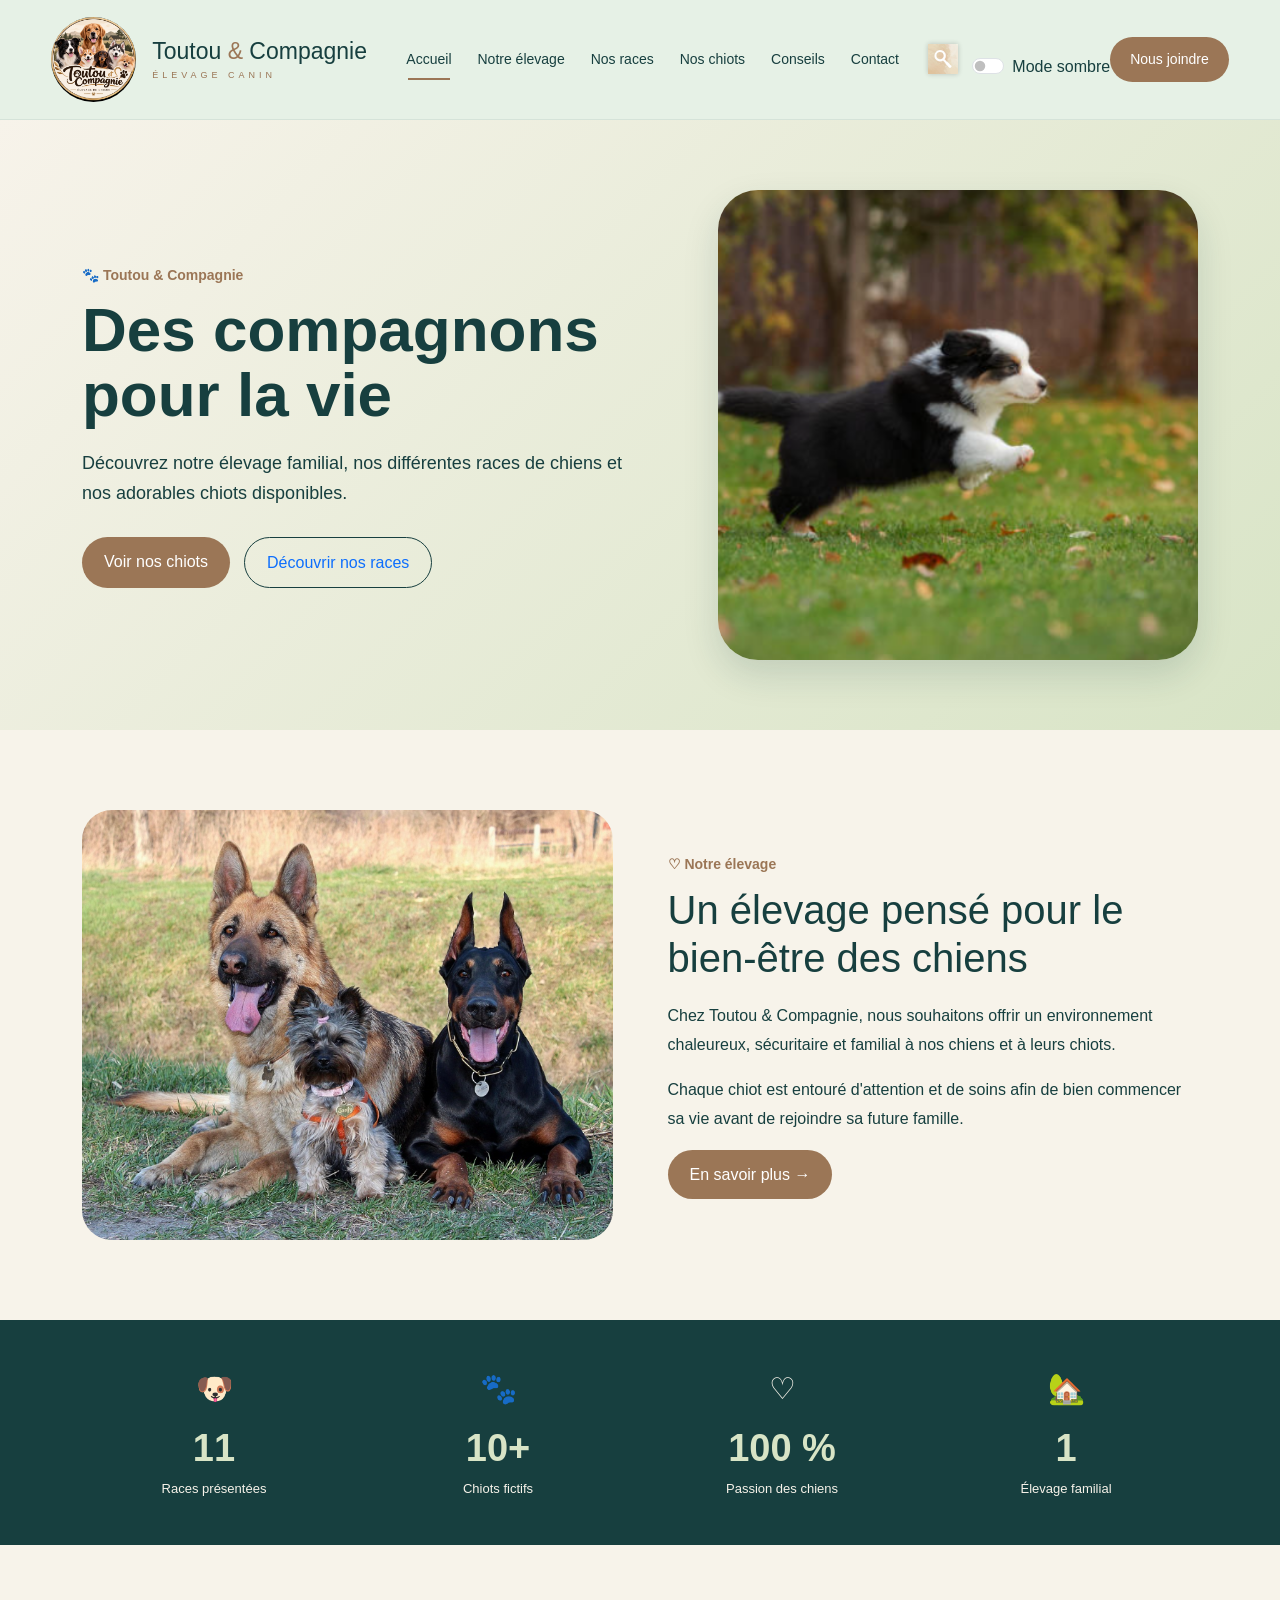
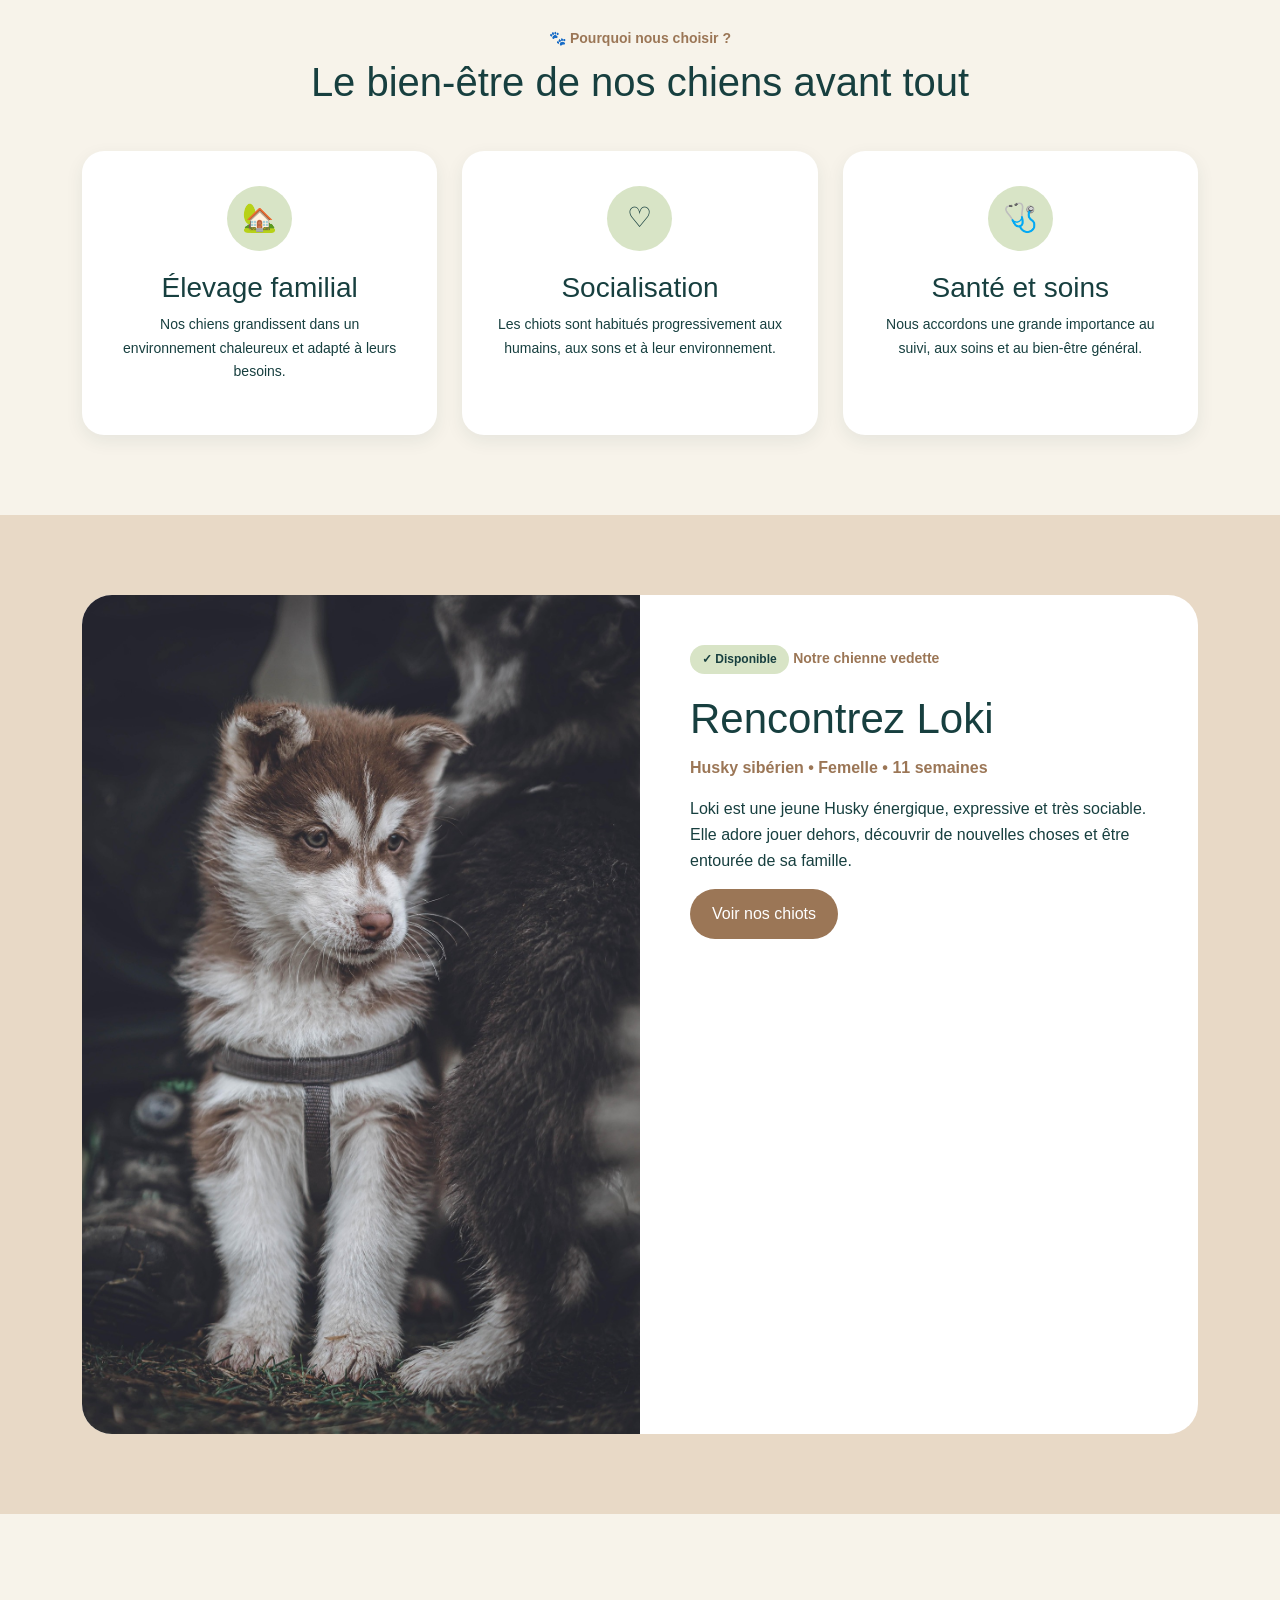
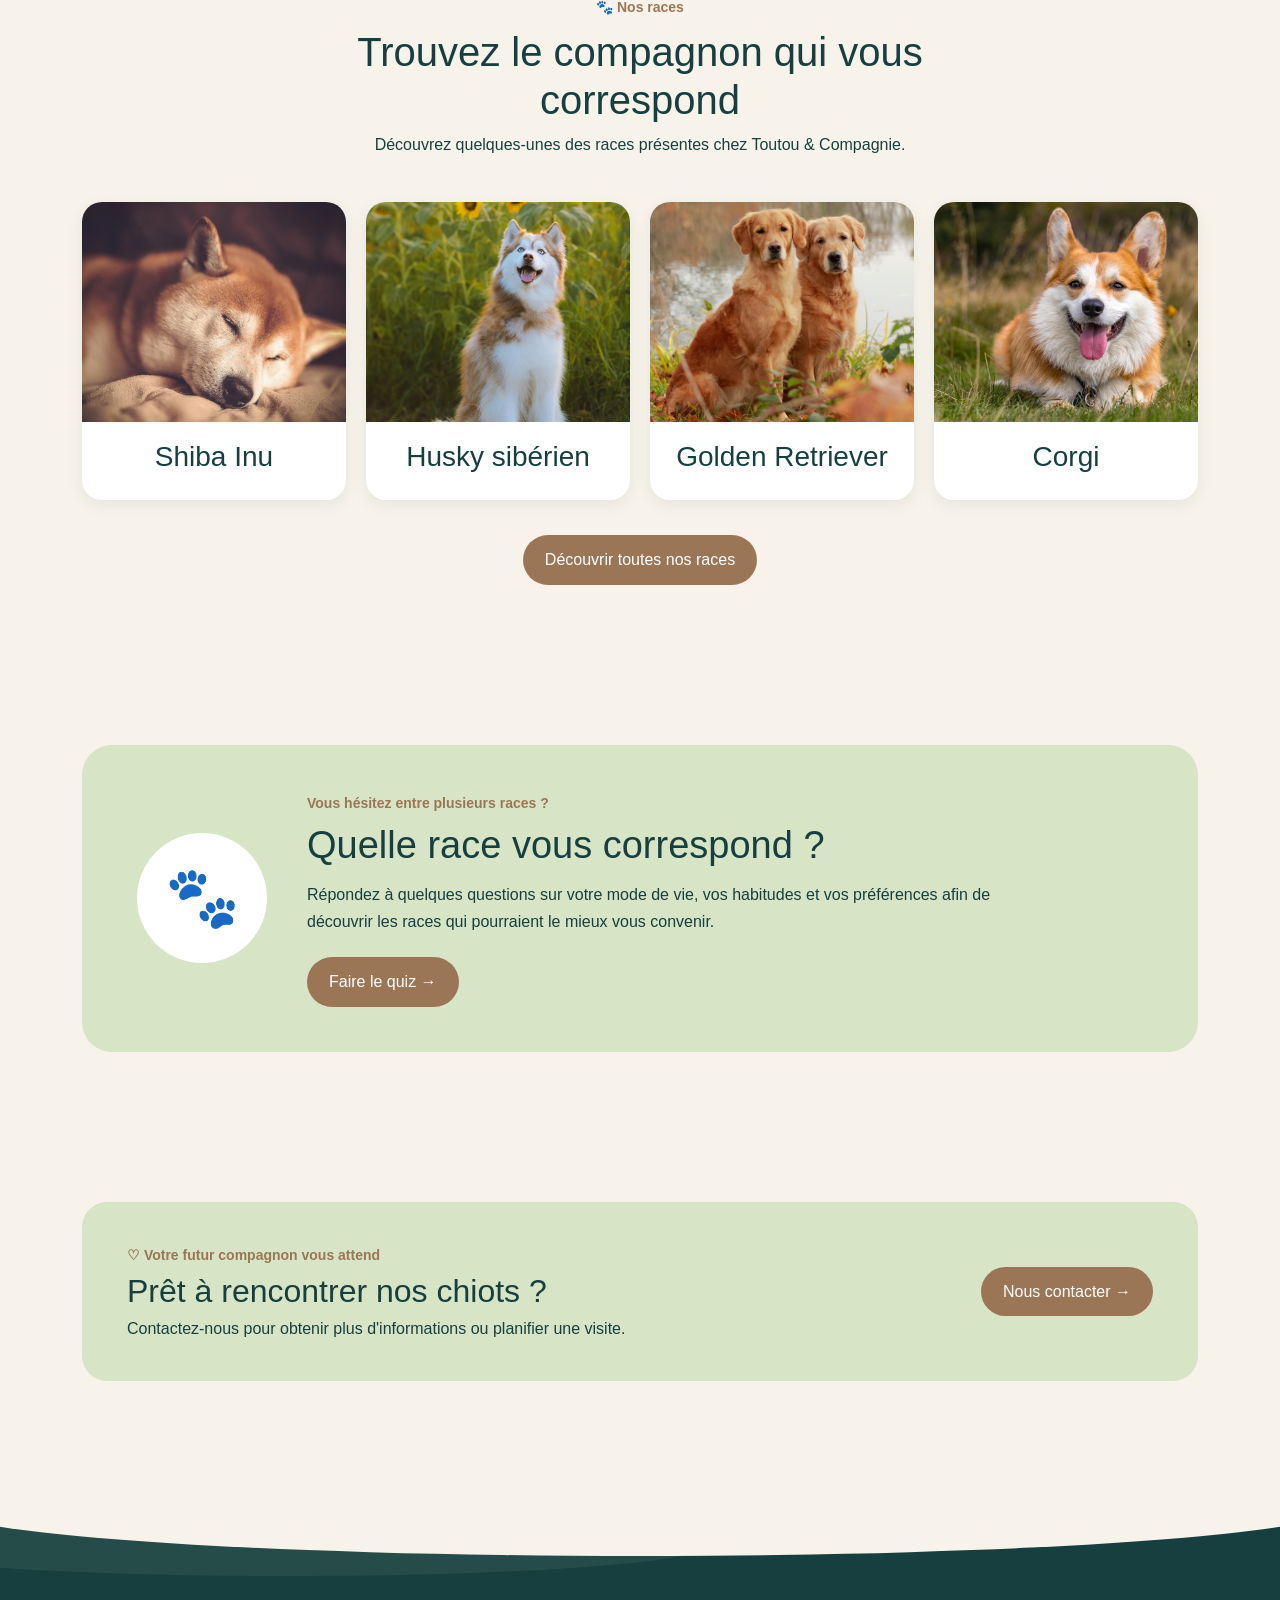
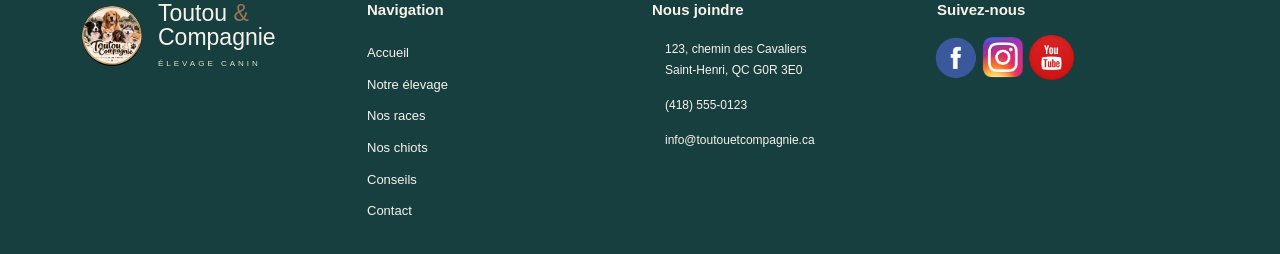
==== commit eb369b3a: "optimisation du css" ====
--- a/index.html
+++ b/index.html
@@ -1,708 +1,599 @@
-<!DOCTYPE html>
+<!doctype html>
 <html lang="fr">
-<head>
-    <meta charset="UTF-8">
-    <meta name="viewport" content="width=device-width, initial-scale=1.0">
-    <title>Accueil - Toutou & Compagnie</title>
-    <meta name="description" content="Découvrez Toutou & Compagnie, notre élevage canin fictif, nos races et nos chiots.">
-    <link rel="stylesheet" href="vendor/bootstrap.min.css">
-    <link rel="stylesheet" href="css/style.css">
-</head>
-<body>
-    <header class="header-site">
-
-        <nav class="navbar navbar-expand-lg w-100">
-            <div class="w-100 d-flex align-items-center">
-
-                <!-- LOGO -->
-                <a class="navbar-brand d-flex align-items-center" href="index.html">
-                    <img src="images/accueil/logo.png" alt="Logo de Toutou & Compagnie" class="logo-header">
-                    
-                    <div class="logo-nom ms-3">
-                        <div class="nom-principal">
-                            Toutou <span>&</span> Compagnie
-                        </div>
-                        <div class="sous-titre-logo">
-                            ÉLEVAGE CANIN
-                        </div>
-                    </div>
-                </a>
-                
-                <!-- MENU HAMBURGER -->
-                <button class="navbar-toggler"
+    <head>
+        <meta charset="UTF-8" />
+        <meta name="viewport" content="width=device-width, initial-scale=1.0" />
+        <title>Accueil - Toutou & Compagnie</title>
+        <meta
+            name="description"
+            content="Découvrez Toutou & Compagnie, notre élevage canin fictif, nos races et nos chiots."
+        />
+        <link rel="stylesheet" href="vendor/bootstrap.min.css" />
+        <link rel="stylesheet" href="css/style.css" />
+        <link rel="icon" href="data:," />
+    </head>
+    <body>
+        <header class="header-site">
+            <nav class="navbar navbar-expand-lg w-100">
+                <div class="w-100 d-flex align-items-center">
+                    <!-- LOGO -->
+                    <a
+                        class="navbar-brand d-flex align-items-center"
+                        href="index.html"
+                    >
+                        <img
+                            src="images/accueil/logo.png"
+                            alt="Logo de Toutou & Compagnie"
+                            class="logo-header"
+                        />
+
+                        <div class="logo-nom ms-3">
+                            <div class="nom-principal">
+                                Toutou <span>&</span> Compagnie
+                            </div>
+                            <div class="sous-titre-logo">ÉLEVAGE CANIN</div>
+                        </div>
+                    </a>
+
+                    <!-- MENU HAMBURGER -->
+                    <button
+                        class="navbar-toggler"
                         type="button"
                         data-bs-toggle="collapse"
-                        data-bs-target="#navigation">
-                    <span class="hamburger-icon">
-                        <span></span>
-                        <span></span>
-                        <span></span>
-                    </span>
-                </button>
-
-                <!-- MENU -->
-                <div class="collapse navbar-collapse" id="navigation">
-                    <ul class="navbar-nav mx-auto">
-                        <li class="nav-item">
-                            <a class="nav-link active" aria-current="page" href="index.html">
-                                Accueil
-                            </a>
-                        </li>
-
-                        <li class="nav-item">
-                            <a class="nav-link"
-                            href="elevage.html">
-                                Notre élevage
-                            </a>
-                        </li>
-
-                        <li class="nav-item">
-                            <a class="nav-link" href="races.html">
-                                Nos races
-                            </a>
-                        </li>
-
-                        <li class="nav-item">
-                            <a class="nav-link" href="chiots.html">
-                                Nos chiots
-                            </a>
-                        </li>
-
-                        <li class="nav-item">
-                            <a class="nav-link" href="conseils.html">
-                                Conseils
-                            </a>
-                        </li>
-
-                        <li class="nav-item">
-                            <a class="nav-link" href="contact.html">
-                                Contact
-                            </a>
-                        </li>
-                    </ul>
-
-                    <!-- RECHERCHE -->
-                    <button class="btn-recherche" type="button" aria-label="Rechercher">
-                        <img src="images/accueil/loupe.jpg" alt="Logo de recherche" class="logo-recherche">
+                        data-bs-target="#navigation"
+                    >
+                        <span class="hamburger-icon">
+                            <span></span>
+                            <span></span>
+                            <span></span>
+                        </span>
                     </button>
 
-                    <div class="form-check form-switch mt-3">
-                        <input type="checkbox" id="mode-sombre" class="form-check-input" role="switch">
-                        <label for="mode-sombre" class="form-check-label">Mode sombre</label>
-                    </div>
-
-                    <!-- BOUTON CONTACT -->
-                    <a href="contact.html"
-                    class="btn-nous-joindre">
-                        Nous joindre
-                    </a>
+                    <!-- MENU -->
+                    <div class="collapse navbar-collapse" id="navigation">
+                        <ul class="navbar-nav mx-auto">
+                            <li class="nav-item">
+                                <a
+                                    class="nav-link active"
+                                    aria-current="page"
+                                    href="index.html"
+                                >
+                                    Accueil
+                                </a>
+                            </li>
+
+                            <li class="nav-item">
+                                <a class="nav-link" href="elevage.html">
+                                    Notre élevage
+                                </a>
+                            </li>
+
+                            <li class="nav-item">
+                                <a class="nav-link" href="races.html">
+                                    Nos races
+                                </a>
+                            </li>
+
+                            <li class="nav-item">
+                                <a class="nav-link" href="chiots.html">
+                                    Nos chiots
+                                </a>
+                            </li>
+
+                            <li class="nav-item">
+                                <a class="nav-link" href="conseils.html">
+                                    Conseils
+                                </a>
+                            </li>
+
+                            <li class="nav-item">
+                                <a class="nav-link" href="contact.html">
+                                    Contact
+                                </a>
+                            </li>
+                        </ul>
+
+                        <!-- RECHERCHE -->
+                        <button
+                            class="btn-recherche"
+                            type="button"
+                            aria-label="Rechercher"
+                        >
+                            <img
+                                src="images/accueil/loupe.jpg"
+                                alt="Logo de recherche"
+                                class="logo-recherche"
+                            />
+                        </button>
+
+                        <div class="form-check form-switch mt-3">
+                            <input
+                                type="checkbox"
+                                id="mode-sombre"
+                                class="form-check-input"
+                                role="switch"
+                            />
+                            <label for="mode-sombre" class="form-check-label"
+                                >Mode sombre</label
+                            >
+                        </div>
+
+                        <!-- BOUTON CONTACT -->
+                        <a href="contact.html" class="btn-nous-joindre">
+                            Nous joindre
+                        </a>
+                    </div>
+                </div>
+            </nav>
+        </header>
+
+        <main class="page-accueil">
+            <!-- ============================= -->
+            <!-- HERO / BANNIÈRE -->
+            <!-- ============================= -->
+
+            <section class="hero-accueil">
+                <div class="container hero-accueil-contenu">
+                    <div class="hero-accueil-texte">
+                        <span class="petit-titre-accueil">
+                            🐾 Toutou & Compagnie
+                        </span>
+                        <h1>Des compagnons pour la vie</h1>
+                        <p>
+                            Découvrez notre élevage familial, nos différentes
+                            races de chiens et nos adorables chiots disponibles.
+                        </p>
+                        <div class="boutons-hero">
+                            <a href="chiots.html" class="btn-accueil-principal">
+                                Voir nos chiots
+                            </a>
+
+                            <a href="races.html" class="btn-accueil-secondaire">
+                                Découvrir nos races
+                            </a>
+                        </div>
+                    </div>
+
+                    <div class="hero-accueil-image">
+                        <img
+                            src="images/accueil/chiens.png"
+                            alt="Chiot de l'élevage Toutou et Compagnie"
+                        />
+                    </div>
+                </div>
+            </section>
+
+            <!-- ============================= -->
+            <!-- PRÉSENTATION -->
+            <!-- ============================= -->
+
+            <section class="presentation-accueil">
+                <div class="container">
+                    <div class="grille-presentation">
+                        <div class="presentation-image">
+                            <img
+                                src="images/accueil/elevages.png"
+                                alt="Chiens de Toutou et Compagnie"
+                            />
+                        </div>
+
+                        <div class="presentation-texte">
+                            <span class="petit-titre-accueil">
+                                ♡ Notre élevage
+                            </span>
+
+                            <h2>
+                                Un élevage pensé pour le bien-être des chiens
+                            </h2>
+
+                            <p>
+                                Chez Toutou & Compagnie, nous souhaitons offrir
+                                un environnement chaleureux, sécuritaire et
+                                familial à nos chiens et à leurs chiots.
+                            </p>
+
+                            <p>
+                                Chaque chiot est entouré d'attention et de soins
+                                afin de bien commencer sa vie avant de rejoindre
+                                sa future famille.
+                            </p>
+
+                            <a href="elevage.html" class="btn-texte-accueil">
+                                En savoir plus →
+                            </a>
+                        </div>
+                    </div>
+                </div>
+            </section>
+
+            <!-- ============================= -->
+            <!-- STATISTIQUES -->
+            <!-- ============================= -->
+
+            <div class="statistiques-accueil">
+                <div class="container">
+                    <div class="grille-statistiques">
+                        <div class="stat-accueil">
+                            <span>🐶</span>
+                            <strong>11</strong>
+                            <p>Races présentées</p>
+                        </div>
+
+                        <div class="stat-accueil">
+                            <span>🐾</span>
+                            <strong>10+</strong>
+                            <p>Chiots fictifs</p>
+                        </div>
+
+                        <div class="stat-accueil">
+                            <span>♡</span>
+                            <strong>100 %</strong>
+                            <p>Passion des chiens</p>
+                        </div>
+
+                        <div class="stat-accueil">
+                            <span>🏡</span>
+                            <strong>1</strong>
+                            <p>Élevage familial</p>
+                        </div>
+                    </div>
                 </div>
             </div>
-        </nav>
-    </header>
-
-    <main class="page-accueil">
-
-    <!-- ============================= -->
-    <!-- HERO / BANNIÈRE -->
-    <!-- ============================= -->
-
-    <section class="hero-accueil">
-        <div class="container hero-accueil-contenu">
-            <div class="hero-accueil-texte">
-                <span class="petit-titre-accueil">
-                    🐾 Toutou & Compagnie
-                </span>
-                <h1>
-                    Des compagnons pour la vie
-                </h1>
-                <p>
-                    Découvrez notre élevage familial, nos différentes
-                    races de chiens et nos adorables chiots disponibles.
-                </p>
-                <div class="boutons-hero">
-
-                    <a href="chiots.html"
-                       class="btn-accueil-principal">
-                        Voir nos chiots
-                    </a>
-
-                    <a href="races.html"
-                       class="btn-accueil-secondaire">
-                        Découvrir nos races
-                    </a>
-
-                </div>
-
+
+            <!-- ============================= -->
+            <!-- NOS SERVICES / ENGAGEMENTS -->
+            <!-- ============================= -->
+
+            <section class="engagements-accueil">
+                <div class="container">
+                    <div class="titre-centre">
+                        <span class="petit-titre-accueil">
+                            🐾 Pourquoi nous choisir ?
+                        </span>
+
+                        <h2>Le bien-être de nos chiens avant tout</h2>
+                    </div>
+
+                    <div class="grille-engagements">
+                        <article class="carte-engagement">
+                            <div class="icone-engagement">🏡</div>
+
+                            <h3>Élevage familial</h3>
+
+                            <p>
+                                Nos chiens grandissent dans un environnement
+                                chaleureux et adapté à leurs besoins.
+                            </p>
+                        </article>
+
+                        <article class="carte-engagement">
+                            <div class="icone-engagement">♡</div>
+
+                            <h3>Socialisation</h3>
+
+                            <p>
+                                Les chiots sont habitués progressivement aux
+                                humains, aux sons et à leur environnement.
+                            </p>
+                        </article>
+
+                        <article class="carte-engagement">
+                            <div class="icone-engagement">🩺</div>
+
+                            <h3>Santé et soins</h3>
+
+                            <p>
+                                Nous accordons une grande importance au suivi,
+                                aux soins et au bien-être général.
+                            </p>
+                        </article>
+                    </div>
+                </div>
+            </section>
+
+            <!-- ============================= -->
+            <!-- CHIENNE VEDETTE -->
+            <!-- ============================= -->
+
+            <section class="vedette-accueil">
+                <div class="container">
+                    <div class="carte-vedette">
+                        <div class="vedette-image">
+                            <img
+                                src="images/nos_chiots/huskybrun.jpg"
+                                alt="Loki, chiot Husky sibérien"
+                            />
+                        </div>
+
+                        <div class="vedette-contenu">
+                            <span class="badge-disponible"> ✓ Disponible </span>
+
+                            <span class="petit-titre-accueil">
+                                Notre chienne vedette
+                            </span>
+
+                            <h2>Rencontrez Loki</h2>
+
+                            <p class="race-vedette">
+                                Husky sibérien • Femelle • 11 semaines
+                            </p>
+
+                            <p>
+                                Loki est une jeune Husky énergique, expressive
+                                et très sociable. Elle adore jouer dehors,
+                                découvrir de nouvelles choses et être entourée
+                                de sa famille.
+                            </p>
+
+                            <a href="chiots.html" class="btn-accueil-principal">
+                                Voir nos chiots
+                            </a>
+                        </div>
+                    </div>
+                </div>
+            </section>
+
+            <!-- ============================= -->
+            <!-- APERÇU DES RACES -->
+            <!-- ============================= -->
+
+            <section class="races-accueil">
+                <div class="container">
+                    <div class="titre-centre">
+                        <span class="petit-titre-accueil"> 🐾 Nos races </span>
+
+                        <h2>Trouvez le compagnon qui vous correspond</h2>
+
+                        <p>
+                            Découvrez quelques-unes des races présentes chez
+                            Toutou & Compagnie.
+                        </p>
+                    </div>
+
+                    <div class="grille-races-accueil">
+                        <a href="races.html" class="carte-race-accueil">
+                            <img
+                                src="images/nos_races/shiba_inu.jpg"
+                                alt="Shiba Inu"
+                            />
+
+                            <h3>Shiba Inu</h3>
+                        </a>
+
+                        <a href="races.html" class="carte-race-accueil">
+                            <img
+                                src="images/nos_races/husky.jpg"
+                                alt="Husky sibérien"
+                            />
+
+                            <h3>Husky sibérien</h3>
+                        </a>
+
+                        <a href="races.html" class="carte-race-accueil">
+                            <img
+                                src="images/nos_races/golden_retriever.jpg"
+                                alt="Golden Retriever"
+                            />
+
+                            <h3>Golden Retriever</h3>
+                        </a>
+
+                        <a href="races.html" class="carte-race-accueil">
+                            <img src="images/nos_races/corgi.jpg" alt="Corgi" />
+
+                            <h3>Corgi</h3>
+                        </a>
+                    </div>
+
+                    <div class="bouton-centre">
+                        <a href="races.html" class="btn-accueil-principal">
+                            Découvrir toutes nos races
+                        </a>
+                    </div>
+                </div>
+            </section>
+            <section class="quiz-accueil">
+                <div class="container">
+                    <div class="bloc-quiz-accueil">
+                        <div class="icone-quiz">🐾</div>
+
+                        <div class="texte-quiz-accueil">
+                            <span class="petit-titre-accueil">
+                                Vous hésitez entre plusieurs races ?
+                            </span>
+
+                            <h2>Quelle race vous correspond ?</h2>
+
+                            <p>
+                                Répondez à quelques questions sur votre mode de
+                                vie, vos habitudes et vos préférences afin de
+                                découvrir les races qui pourraient le mieux vous
+                                convenir.
+                            </p>
+
+                            <a href="quiz.html" class="btn-accueil-principal">
+                                Faire le quiz →
+                            </a>
+                        </div>
+                    </div>
+                </div>
+            </section>
+
+            <!-- ============================= -->
+            <!-- CONTACT FINAL -->
+            <!-- ============================= -->
+
+            <section class="cta-accueil">
+                <div class="container">
+                    <div class="bloc-cta-accueil">
+                        <div>
+                            <span class="petit-titre-accueil">
+                                ♡ Votre futur compagnon vous attend
+                            </span>
+
+                            <h2>Prêt à rencontrer nos chiots ?</h2>
+
+                            <p>
+                                Contactez-nous pour obtenir plus d'informations
+                                ou planifier une visite.
+                            </p>
+                        </div>
+
+                        <a href="contact.html" class="btn-accueil-principal">
+                            Nous contacter →
+                        </a>
+                    </div>
+                </div>
+            </section>
+        </main>
+
+        <footer class="footer-site">
+            <!-- Forme arrondie -->
+            <div class="footer-vague"></div>
+
+            <div class="container footer-contenu">
+                <div class="row gy-5">
+                    <!-- ================================ -->
+                    <!-- LOGO -->
+                    <!-- ================================ -->
+
+                    <div class="col-lg-3 col-md-6">
+                        <a
+                            href="index.html"
+                            class="footer-logo d-flex align-items-center"
+                        >
+                            <img
+                                src="images/accueil/logo.png"
+                                alt="Logo de Toutou & Compagnie"
+                                class="logo-footer"
+                            />
+
+                            <div class="ms-3">
+                                <div class="footer-nom">
+                                    Toutou <span>&</span><br />
+                                    Compagnie
+                                </div>
+                                <div class="footer-sous-titre">
+                                    ÉLEVAGE CANIN
+                                </div>
+                            </div>
+                        </a>
+                    </div>
+
+                    <!-- ================================ -->
+                    <!-- NAVIGATION -->
+                    <!-- ================================ -->
+
+                    <div class="col-lg-3 col-md-6">
+                        <h2 class="footer-titre">Navigation</h2>
+
+                        <ul class="footer-navigation">
+                            <li>
+                                <a href="index.html">Accueil</a>
+                            </li>
+
+                            <li>
+                                <a href="elevage.html">Notre élevage</a>
+                            </li>
+
+                            <li>
+                                <a href="races.html">Nos races</a>
+                            </li>
+
+                            <li>
+                                <a href="chiots.html">Nos chiots</a>
+                            </li>
+
+                            <li>
+                                <a href="conseils.html">Conseils</a>
+                            </li>
+
+                            <li>
+                                <a href="contact.html">Contact</a>
+                            </li>
+                        </ul>
+                    </div>
+
+                    <!-- ================================ -->
+                    <!-- CONTACT -->
+                    <!-- ================================ -->
+
+                    <div class="col-lg-3 col-md-6">
+                        <h2 class="footer-titre">Nous joindre</h2>
+
+                        <div class="footer-contact">
+                            <div class="contact-ligne">
+                                <i class="bi bi-geo-alt-fill"></i>
+                                <p>
+                                    123, chemin des Cavaliers<br />
+                                    Saint-Henri, QC G0R 3E0
+                                </p>
+                            </div>
+
+                            <div class="contact-ligne">
+                                <i class="bi bi-telephone-fill"></i>
+                                <p>(418) 555-0123</p>
+                            </div>
+
+                            <div class="contact-ligne">
+                                <i class="bi bi-envelope-fill"></i>
+                                <p>info@toutouetcompagnie.ca</p>
+                            </div>
+                        </div>
+                    </div>
+
+                    <!-- ================================ -->
+                    <!-- RÉSEAUX -->
+                    <!-- ================================ -->
+
+                    <div class="col-lg-3 col-md-6">
+                        <h2 class="footer-titre">Suivez-nous</h2>
+
+                        <div class="reseaux-sociaux">
+                            <a
+                                href="https://www.facebook.com/profile.php?id=61594627183723"
+                                target="_blank"
+                                aria-label="Facebook"
+                            >
+                                <img
+                                    src="images/accueil/logo_facebook.png"
+                                    alt="Logo Facebook"
+                                    class="logo-reseaux"
+                                />
+                                <i class="bi bi-facebook"></i>
+                            </a>
+
+                            <a
+                                href="https://www.instagram.com/jbelangerthibault/"
+                                target="_blank"
+                                aria-label="Instagram"
+                            >
+                                <img
+                                    src="images/accueil/logo_instagram.png"
+                                    alt="Logo Instagram"
+                                    class="logo-reseaux"
+                                />
+                                <i class="bi bi-instagram"></i>
+                            </a>
+                            <a
+                                href="https://www.youtube.com/@ToutouCompagnie-p2m"
+                                target="_blank"
+                                aria-label="YouTube"
+                            >
+                                <img
+                                    src="images/accueil/logo_youtube.png"
+                                    alt="Logo YouTube"
+                                    class="logo-reseaux"
+                                />
+                                <i class="bi bi-youtube"></i>
+                            </a>
+                        </div>
+                    </div>
+                </div>
             </div>
-
-
-            <div class="hero-accueil-image">
-
-                <img
-                    src="images/accueil/chiens.png"
-                    alt="Chiot de l'élevage Toutou et Compagnie"
-                >
-
-            </div>
-
-        </div>
-
-    </section>
-
-
-
-    <!-- ============================= -->
-    <!-- PRÉSENTATION -->
-    <!-- ============================= -->
-
-    <section class="presentation-accueil">
-
-        <div class="container">
-
-            <div class="grille-presentation">
-
-                <div class="presentation-image">
-
-                    <img
-                        src="images/accueil/elevages.png"
-                        alt="Chiens de Toutou et Compagnie"
-                    >
-
-                </div>
-
-
-                <div class="presentation-texte">
-
-                    <span class="petit-titre-accueil">
-                        ♡ Notre élevage
-                    </span>
-
-                    <h2>
-                        Un élevage pensé pour le bien-être des chiens
-                    </h2>
-
-                    <p>
-                        Chez Toutou & Compagnie, nous souhaitons offrir
-                        un environnement chaleureux, sécuritaire et familial
-                        à nos chiens et à leurs chiots.
-                    </p>
-
-                    <p>
-                        Chaque chiot est entouré d'attention et de soins
-                        afin de bien commencer sa vie avant de rejoindre
-                        sa future famille.
-                    </p>
-
-                    <a href="elevage.html"
-                       class="btn-texte-accueil">
-                        En savoir plus →
-                    </a>
-
-                </div>
-
-            </div>
-
-        </div>
-
-    </section>
-
-
-
-    <!-- ============================= -->
-    <!-- STATISTIQUES -->
-    <!-- ============================= -->
-
-    <div class="statistiques-accueil">
-
-        <div class="container">
-
-            <div class="grille-statistiques">
-
-                <div class="stat-accueil">
-                    <span>🐶</span>
-                    <strong>11</strong>
-                    <p>Races présentées</p>
-                </div>
-
-
-                <div class="stat-accueil">
-                    <span>🐾</span>
-                    <strong>10+</strong>
-                    <p>Chiots fictifs</p>
-                </div>
-
-
-                <div class="stat-accueil">
-                    <span>♡</span>
-                    <strong>100 %</strong>
-                    <p>Passion des chiens</p>
-                </div>
-
-
-                <div class="stat-accueil">
-                    <span>🏡</span>
-                    <strong>1</strong>
-                    <p>Élevage familial</p>
-                </div>
-            </div>
-        </div>
-    </div>
-
-
-
-    <!-- ============================= -->
-    <!-- NOS SERVICES / ENGAGEMENTS -->
-    <!-- ============================= -->
-
-    <section class="engagements-accueil">
-
-        <div class="container">
-
-            <div class="titre-centre">
-
-                <span class="petit-titre-accueil">
-                    🐾 Pourquoi nous choisir ?
-                </span>
-
-                <h2>
-                    Le bien-être de nos chiens avant tout
-                </h2>
-
-            </div>
-
-
-            <div class="grille-engagements">
-
-
-                <article class="carte-engagement">
-
-                    <div class="icone-engagement">
-                        🏡
-                    </div>
-
-                    <h3>
-                        Élevage familial
-                    </h3>
-
-                    <p>
-                        Nos chiens grandissent dans un environnement
-                        chaleureux et adapté à leurs besoins.
-                    </p>
-
-                </article>
-
-
-                <article class="carte-engagement">
-
-                    <div class="icone-engagement">
-                        ♡
-                    </div>
-
-                    <h3>
-                        Socialisation
-                    </h3>
-
-                    <p>
-                        Les chiots sont habitués progressivement
-                        aux humains, aux sons et à leur environnement.
-                    </p>
-
-                </article>
-
-
-                <article class="carte-engagement">
-
-                    <div class="icone-engagement">
-                        🩺
-                    </div>
-
-                    <h3>
-                        Santé et soins
-                    </h3>
-
-                    <p>
-                        Nous accordons une grande importance
-                        au suivi, aux soins et au bien-être général.
-                    </p>
-
-                </article>
-
-            </div>
-
-        </div>
-
-    </section>
-
-
-
-    <!-- ============================= -->
-<!-- CHIENNE VEDETTE -->
-<!-- ============================= -->
-
-    <section class="vedette-accueil">
-
-        <div class="container">
-
-            <div class="carte-vedette">
-
-                <div class="vedette-image">
-
-                    <img
-                        src="images/nos_chiots/huskybrun.jpg"
-                        alt="Loki, chiot Husky sibérien"
-                    >
-
-                </div>
-
-
-                <div class="vedette-contenu">
-
-                    <span class="badge-disponible">
-                        ✓ Disponible
-                    </span>
-
-                    <span class="petit-titre-accueil">
-                        Notre chienne vedette
-                    </span>
-
-                    <h2>
-                        Rencontrez Loki
-                    </h2>
-
-                    <p class="race-vedette">
-                        Husky sibérien • Femelle • 11 semaines
-                    </p>
-
-                    <p>
-                        Loki est une jeune Husky énergique, expressive
-                        et très sociable. Elle adore jouer dehors,
-                        découvrir de nouvelles choses et être entourée
-                        de sa famille.
-                    </p>
-
-                    <a href="chiots.html"
-                    class="btn-accueil-principal">
-                        Voir nos chiots
-                    </a>
-
-                </div>
-
-            </div>
-
-        </div>
-
-    </section>
-
-
-    <!-- ============================= -->
-    <!-- APERÇU DES RACES -->
-    <!-- ============================= -->
-
-    <section class="races-accueil">
-
-        <div class="container">
-
-            <div class="titre-centre">
-
-                <span class="petit-titre-accueil">
-                    🐾 Nos races
-                </span>
-
-                <h2>
-                    Trouvez le compagnon qui vous correspond
-                </h2>
-
-                <p>
-                    Découvrez quelques-unes des races présentes
-                    chez Toutou & Compagnie.
-                </p>
-
-            </div>
-
-
-            <div class="grille-races-accueil">
-
-
-                <a href="races.html"
-                   class="carte-race-accueil">
-
-                    <img
-                        src="images/nos_races/shiba_inu.jpg"
-                        alt="Shiba Inu"
-                    >
-
-                    <h3>Shiba Inu</h3>
-
-                </a>
-
-
-                <a href="races.html"
-                   class="carte-race-accueil">
-
-                    <img
-                        src="images/nos_races/husky.jpg"
-                        alt="Husky sibérien"
-                    >
-
-                    <h3>Husky sibérien</h3>
-
-                </a>
-
-
-                <a href="races.html"
-                   class="carte-race-accueil">
-
-                    <img
-                        src="images/nos_races/golden_retriever.jpg"
-                        alt="Golden Retriever"
-                    >
-
-                    <h3>Golden Retriever</h3>
-
-                </a>
-
-
-                <a href="races.html"
-                   class="carte-race-accueil">
-
-                    <img
-                        src="images/nos_races/corgi.jpg"
-                        alt="Corgi"
-                    >
-
-                    <h3>Corgi</h3>
-
-                </a>
-
-            </div>
-
-
-            <div class="bouton-centre">
-
-                <a href="races.html"
-                   class="btn-accueil-principal">
-                    Découvrir toutes nos races
-                </a>
-
-            </div>
-
-        </div>
-
-    </section>
-    <section class="quiz-accueil">
-
-        <div class="container">
-
-            <div class="bloc-quiz-accueil">
-
-                <div class="icone-quiz">
-                    🐾
-                </div>
-
-                <div class="texte-quiz-accueil">
-
-                    <span class="petit-titre-accueil">
-                        Vous hésitez entre plusieurs races ?
-                    </span>
-
-                    <h2>
-                        Quelle race vous correspond ?
-                    </h2>
-
-                    <p>
-                        Répondez à quelques questions sur votre mode de vie,
-                        vos habitudes et vos préférences afin de découvrir
-                        les races qui pourraient le mieux vous convenir.
-                    </p>
-
-                    <a href="quiz.html"
-                    class="btn-accueil-principal">
-                        Faire le quiz →
-                    </a>
-
-                </div>
-
-            </div>
-
-        </div>
-
-    </section>
-
-
-    <!-- ============================= -->
-    <!-- CONTACT FINAL -->
-    <!-- ============================= -->
-
-    <section class="cta-accueil">
-
-        <div class="container">
-
-            <div class="bloc-cta-accueil">
-
-                <div>
-
-                    <span class="petit-titre-accueil">
-                        ♡ Votre futur compagnon vous attend
-                    </span>
-
-                    <h2>
-                        Prêt à rencontrer nos chiots ?
-                    </h2>
-
-                    <p>
-                        Contactez-nous pour obtenir plus
-                        d'informations ou planifier une visite.
-                    </p>
-
-                </div>
-
-
-                <a href="contact.html"
-                   class="btn-accueil-principal">
-                    Nous contacter →
-                </a>
-
-            </div>
-
-        </div>
-
-    </section>
-
-</main>
-    
-
-
-    <footer class="footer-site">
-        <!-- Forme arrondie -->
-        <div class="footer-vague"></div>
-
-        <div class="container footer-contenu">
-            <div class="row gy-5">
-                <!-- ================================ -->
-                <!-- LOGO -->
-                <!-- ================================ -->
-
-                <div class="col-lg-3 col-md-6">
-                    <a href="index.html"
-                    class="footer-logo d-flex align-items-center">
-                        <img src="images/accueil/logo.png" alt="Logo de Toutou & Compagnie" class="logo-footer">
-
-                        <div class="ms-3">
-                            <div class="footer-nom">
-                                Toutou <span>&</span><br>
-                                Compagnie
-                            </div>
-                            <div class="footer-sous-titre">
-                                ÉLEVAGE CANIN
-                            </div>
-                        </div>
-                    </a>
-                </div>
-
-                <!-- ================================ -->
-                <!-- NAVIGATION -->
-                <!-- ================================ -->
-
-                <div class="col-lg-3 col-md-6">
-
-                    <h2 class="footer-titre">
-                        Navigation
-                    </h2>
-
-                    <ul class="footer-navigation">
-
-                        <li>
-                            <a href="index.html">Accueil</a>
-                        </li>
-
-                        <li>
-                            <a href="elevage.html">Notre élevage</a>
-                        </li>
-
-                        <li>
-                            <a href="races.html">Nos races</a>
-                        </li>
-
-                        <li>
-                            <a href="chiots.html">Nos chiots</a>
-                        </li>
-
-                        <li>
-                            <a href="conseils.html">Conseils</a>
-                        </li>
-
-                        <li>
-                            <a href="contact.html">Contact</a>
-                        </li>
-                    </ul>
-                </div>
-
-                <!-- ================================ -->
-                <!-- CONTACT -->
-                <!-- ================================ -->
-
-                <div class="col-lg-3 col-md-6">
-                    <h2 class="footer-titre">
-                        Nous joindre
-                    </h2>
-
-                    <div class="footer-contact">
-                        <div class="contact-ligne">
-                            <i class="bi bi-geo-alt-fill"></i>
-                            <p>
-                                123, chemin des Cavaliers<br>
-                                Saint-Henri, QC G0R 3E0
-                            </p>
-                        </div>
-
-                        <div class="contact-ligne">
-                            <i class="bi bi-telephone-fill"></i>
-                            <p>
-                                (418) 555-0123
-                            </p>
-                        </div>
-
-                        <div class="contact-ligne">
-                            <i class="bi bi-envelope-fill"></i>
-                            <p>
-                                info@toutouetcompagnie.ca
-                            </p>
-                        </div>
-                    </div>
-                </div>
-
-                <!-- ================================ -->
-                <!-- RÉSEAUX -->
-                <!-- ================================ -->
-
-                <div class="col-lg-3 col-md-6">
-                    <h2 class="footer-titre">
-                        Suivez-nous
-                    </h2>
-
-                    <div class="reseaux-sociaux">
-                        <a href="https://www.facebook.com/profile.php?id=61594627183723" target="_blank" aria-label="Facebook">
-                            <img src="images/accueil/logo_facebook.png" alt="Logo Facebook" class="logo-reseaux">
-                            <i class="bi bi-facebook"></i>
-                        </a>
-
-                        <a href="https://www.instagram.com/jbelangerthibault/" target="_blank" aria-label="Instagram">
-                            <img src="images/accueil/logo_instagram.png" alt="Logo Instagram" class="logo-reseaux">
-                            <i class="bi bi-instagram"></i>
-                        </a>
-                        <a href="https://www.youtube.com/@ToutouCompagnie-p2m" target="_blank" aria-label="YouTube">
-                            <img src="images/accueil/logo_youtube.png" alt="Logo YouTube" class="logo-reseaux">
-                            <i class="bi bi-youtube"></i>
-                        </a>
-                    </div>
-                </div>
-            </div>
-
-        </div>
-    </footer>
-
-    <script src="vendor/bootstrap.bundle.min.js"></script>
-    <script src="js/script.js" defer></script>
-</body>
-</html>+        </footer>
+
+        <script src="vendor/bootstrap.bundle.min.js"></script>
+        <script src="js/script.js" defer></script>
+    </body>
+</html>
--- a/css/style.css
+++ b/css/style.css
@@ -50,11 +50,6 @@
 }
 body.dark-mode .hero-accueil {
     background: linear-gradient(135deg, #121212, #242424);
-}
-body.dark-mode .card {
-    background-color: #242424;
-    color: #f5f5f5;
-    border-color: #444;
 }
 body.dark-mode h1,
 body.dark-mode h2,
@@ -65,46 +60,11 @@
 body.dark-mode label {
     color: #f5f5f5;
 }
-body.dark-mode .carte-engagement {
-    background-color: #242424;
-    color: #f5f5f5;
-    border-color: #444;
-}
 body.dark-mode .form-control {
     background-color: #333;
     color: white;
     border-color: #555;
 }
-body.dark-mode .vedette-contenu {
-    background-color: #242424;
-    color: #f5f5f5;
-    border-color: #444;
-}
-body.dark-mode .carte-race-accueil {
-    background-color: #242424;
-    color: #f5f5f5;
-    border-color: #444;
-}
-body.dark-mode .bloc-quiz-accueil {
-    background-color: #242424;
-    color: #f5f5f5;
-    border-color: #444;
-}
-body.dark-mode .bloc-cta-accueil {
-    background-color: #242424;
-    color: #f5f5f5;
-    border-color: #444;
-}
-body.dark-mode .fiche-elevage {
-    background-color: #242424;
-    color: #f5f5f5;
-    border-color: #444;
-}
-body.dark-mode .appel-contact-chiot {
-    background-color: #242424;
-    color: #f5f5f5;
-    border-color: #444;
-}
 body.dark-mode .footer-vague {
     background-color: #121212;
 }
@@ -118,31 +78,6 @@
 body.dark-mode.body-elevage {
     background-image: none;
     background-color: #121212;
-}
-body.dark-mode .carte-chiot {
-    background-color: #242424;
-    color: #f5f5f5;
-    border-color: #444;
-}
-body.dark-mode .carte-famille {
-    background-color: #242424;
-    color: #f5f5f5;
-    border-color: #444;
-}
-body.dark-mode .entete-conseil {
-    background-color: #242424;
-    color: #f5f5f5;
-    border-color: #444;
-}
-body.dark-mode .conseil-item {
-    background-color: #242424;
-    color: #f5f5f5;
-    border-color: #444;
-}
-body.dark-mode .bloc-formulaire {
-    background-color: #242424;
-    color: #f5f5f5;
-    border-color: #444;
 }
 body.dark-mode input,
 body.dark-mode textarea,
@@ -159,7 +94,31 @@
     border-color: #8fae8b;
     outline: none;
 }
-body.dark-mode .carte-merci {
+body.dark-mode .stat-fiche {
+    background-color: #646464;
+    color: #f5f5f5;
+    border-color: #444;
+}
+body.dark-mode .detail-fiche {
+    background-color: #5e5d5d;
+    color: #f5f5f5;
+    border-color: #444;
+}
+body.dark-mode .card,
+body.dark-mode .carte-engagement,
+body.dark-mode .vedette-contenu,
+body.dark-mode .carte-race-accueil,
+body.dark-mode .bloc-quiz-accueil,
+body.dark-mode .bloc-cta-accueil,
+body.dark-mode .fiche-elevage,
+body.dark-mode .appel-contact-chiot,
+body.dark-mode .carte-chiot,
+body.dark-mode .carte-famille,
+body.dark-mode .entete-conseil,
+body.dark-mode .conseil-item,
+body.dark-mode .bloc-formulaire,
+body.dark-mode .carte-merci,
+body.dark-mode .modale-contenu {
     background-color: #242424;
     color: #f5f5f5;
     border-color: #444;
@@ -178,6 +137,78 @@
     color: var(--vert-fonce);
     font-size: 12px;
     font-weight: 600;
+}
+
+/* ==================================================
+   Les boutons
+================================================== */
+.btn-nous-joindre,
+.btn-accueil-principal,
+.btn-texte-accueil,
+.btn-accueil-secondaire,
+.carte-bouton,
+.fermer-fiche a,
+.btn-chiot,
+.btn-rendez-vous,
+.btn-envoyer-contact,
+.btn-resultat-quiz,
+.btn-resultat-lien,
+.btn-merci-principal,
+.btn-merci-secondaire {
+    transition: 0.2s ease;
+}
+
+/* Fond brun */
+.btn-nous-joindre,
+.btn-accueil-principal,
+.btn-texte-accueil,
+.carte-bouton,
+.fermer-fiche a,
+.btn-chiot,
+.btn-rendez-vous,
+.btn-envoyer-contact,
+.btn-resultat-quiz,
+.btn-resultat-lien,
+.btn-merci-principal {
+    background-color: var(--brun);
+    color: var(--blanc);
+}
+
+/* coins arrondis */
+.btn-nous-joindre,
+.btn-accueil-principal,
+.btn-texte-accueil,
+.btn-accueil-secondaire,
+.carte-bouton,
+.fermer-fiche a,
+.btn-chiot,
+.btn-rendez-vous,
+.btn-envoyer-contact,
+.btn-resultat-quiz,
+.btn-resultat-lien,
+.btn-merci-principal,
+.btn-merci-secondaire {
+    border-radius: 30px;
+}
+
+/* Effet survol */
+.btn-nous-joindre:hover,
+.btn-accueil-principal:hover,
+.btn-texte-accueil:hover,
+.btn-accueil-secondaire:hover,
+.carte-bouton:hover,
+.fermer-fiche a:hover,
+.btn-chiot:hover,
+.btn-chiot:focus-visible,
+.btn-rendez-vous:hover,
+.btn-rendez-vous:focus-visible,
+.btn-envoyer-contact:hover,
+.btn-envoyer-contact:focus-visible,
+.btn-resultat-quiz:hover,
+.btn-resultat-lien:hover,
+.btn-merci-principal:hover,
+.btn-merci-secondaire:hover {
+    background-color: var(--vert-fonce);
 }
 
 /* ==================================================
@@ -328,17 +359,12 @@
     align-items: center;
     gap: 8px;
     padding: 11px 20px;
-    border-radius: 30px;
-    background-color: var(--brun);
-    color: var(--blanc);
     text-decoration: none;
     font-size: 14px;
     font-weight: 500;
-    transition: 0.2s;
 }
 
 .btn-nous-joindre:hover {
-    background-color: var(--vert-fonce);
     color: var(--blanc);
     transform: translateY(-2px);
 }
@@ -565,15 +591,11 @@
 .btn-texte-accueil {
     display: inline-block;
     padding: 12px 22px;
-    border-radius: 30px;
-    background-color: var(--brun);
-    color: var(--blanc);
     text-decoration: none;
     transition: 0.2s ease;
 }
 .btn-accueil-principal:hover,
 .btn-texte-accueil:hover {
-    background-color: var(--vert-fonce);
     color: var(--blanc);
     text-decoration: none;
     transform: translateY(-2px);
@@ -582,13 +604,10 @@
     display: inline-block;
     padding: 12px 22px;
     border: 1px solid var(--vert-fonce);
-    border-radius: 30px;
-    color: var(--vert-fonce);
     text-decoration: none;
     transition: 0.2s ease;
 }
 .btn-accueil-secondaire:hover {
-    background-color: var(--vert-fonce);
     color: var(--blanc);
     text-decoration: none;
 }
@@ -822,12 +841,13 @@
     align-items: center;
     justify-content: center;
 }
-.texte-entete {
+.texte-entete,
+.message-banniere {
     background-color: var(--beige);
     color: var(--vert-fonce);
     padding: 0px 15px;
     max-width: 220px;
-    border-radius: 25px 25px 25px 25px;
+    border-radius: 25px;
     font-family: "Fredoka", sans-serif;
     font-size: 1.25rem;
     font-weight: 600;
@@ -856,13 +876,10 @@
     align-items: center;
     justify-content: center;
     gap: 30px;
-    margin-bottom: 50px;
     margin: 0px 40px;
 }
-.notre-histoire .titre-principal .texte-elevage {
-    display: flex;
-    flex-direction: column;
-    align-items: center;
+.notre-histoire .texte-elevage {
+    text-align: center;
 }
 .titre-principal {
     font-family: "Fredoka", sans-serif;
@@ -940,10 +957,11 @@
 }
 .titre-banniere {
     font-family: "Fredoka", sans-serif;
-    font-size: 2.5rem;
-    font-weight: 700;
-    color: var(--vert-fonce);
-    margin-bottom: 12px;
+    font-size: 42px;
+    font-weight: 600;
+    text-align: center;
+    color: var(--vert-fonce);
+    margin-bottom: 50px;
 }
 .texte-banniere {
     font-family: "Poppins", sans-serif;
@@ -979,20 +997,7 @@
     z-index: 1;
 }
 
-.message-banniere {
-    background-color: var(--beige);
-    color: var(--vert-fonce);
-    padding: 0px 15px;
-    max-width: 220px;
-    border-radius: 25px 25px 25px 25px;
-    font-family: "Fredoka", sans-serif;
-    font-size: 1.25rem;
-    font-weight: 600;
-    line-height: 1.4;
-    text-align: center;
-    transform: rotate(-3deg);
-    box-shadow: 0 5px 15px rgba(0, 0, 0, 0.08);
-}
+.message-banniere
 
 /* pattes dans la banniere */
 .patte {
@@ -1073,14 +1078,6 @@
     margin: 0 auto;
     padding: 0 15px;
 }
-
-.titre-banniere {
-    font-family: "Fredoka", sans-serif;
-    font-weight: 600;
-    font-size: 42px;
-    text-align: center;
-    margin-bottom: 50px;
-}
 .galerie {
     display: grid;
     grid-template-columns: repeat(auto-fit, minmax(250px, 1fr));
@@ -1131,21 +1128,22 @@
     margin-top: 15px;
     padding: 10px 20px;
     border-radius: 30px;
-    background-color: var(--brun);
-    color: var(--blanc);
     text-decoration: none;
     font-size: 14px;
     font-weight: 500;
-    transition: 0.2s;
 }
 .carte-bouton:hover {
-    background-color: var(--vert-fonce);
     color: var(--blanc);
     transform: translateY(-2px);
     text-decoration: none;
 }
 .pastille {
+    display: inline-block;
     position: relative;
+    width: 15px;
+    height: 15px;
+    border-radius: 50%;
+    margin-right: 5px;
     cursor: pointer;
 }
 .pastille::after {
@@ -1161,7 +1159,6 @@
     font-size: 12px;
     white-space: nowrap;
     opacity: 0;
-    visibility: hidden;
     transition: opacity 0.2s;
 }
 .pastille:hover::after {
@@ -1173,58 +1170,45 @@
     les pastilles de couleur 
 =============================== */
 .pastille-noir {
-    display: inline-block;
-    width: 15px;
-    height: 15px;
-    border-radius: 50%;
     background-color: #000000;
-    margin-right: 5px;
 }
 .pastille-sable {
-    display: inline-block;
-    width: 15px;
-    height: 15px;
-    border-radius: 50%;
     background-color: #d2b48c;
-    margin-right: 5px;
 }
 .pastille-gris {
-    display: inline-block;
-    width: 15px;
-    height: 15px;
-    border-radius: 50%;
     background-color: #b6b6b6;
-    margin-right: 5px;
+}
+.pastille-blanc {
+    background-color: #ffffff;
+}
+.pastille-creme {
+    background-color: #ddddce;
+}
+.pastille-dore-clair {
+    background-color: #e6c27a;
+}
+.pastille-dore {
+    background-color: #d4a017;
+}
+.pastille-dore-fonce {
+    background-color: #b8860b;
+}
+.pastille-orange {
+    background-color: #ffa500;
+}
+.pastille-chocolat {
+    background-color: #7b3f00;
 }
 .pastille-noir-feu {
-    display: inline-block;
-    width: 15px;
-    height: 15px;
-    border-radius: 50%;
-    background: linear-gradient(135deg, #1f1f1f 50%, #92511c 50%);
-    margin-right: 5px;
+    background: linear-gradient(135deg, #1f1f1f 50%, #ffcc99 50%);
 }
 .pastille-roux-blanc {
-    display: inline-block;
-    width: 15px;
-    height: 15px;
-    border-radius: 50%;
     background: linear-gradient(135deg, #922f2f 50%, #ffffff 50%);
-    margin-right: 5px;
 }
 .pastille-bleu-merle {
-    display: inline-block;
-    width: 15px;
-    height: 15px;
-    border-radius: 50%;
     background: linear-gradient(135deg, #1f1f1f 50%, #5c7d8e 50%);
-    margin-right: 5px;
 }
 .pastille-tricolore {
-    display: inline-block;
-    width: 15px;
-    height: 15px;
-    border-radius: 50%;
     background: linear-gradient(
         135deg,
         #1f1f1f 33.33%,
@@ -1232,85 +1216,27 @@
         #ffffff 66.66%,
         #d2b48c 66.66%
     );
-    margin-right: 5px;
 }
 .pastille-noir-blanc {
-    display: inline-block;
-    width: 15px;
-    height: 15px;
-    border-radius: 50%;
     background: linear-gradient(135deg, #1f1f1f 50%, #ffffff 50%);
-    margin-right: 5px;
-}
-.pastille-fauve-blanc {
-    display: inline-block;
-    width: 15px;
-    height: 15px;
-    border-radius: 50%;
+}
+.pastille-fauve-blanc,
+.pastille-sable-blanc {
     background: linear-gradient(135deg, #d2b48c 50%, #ffffff 50%);
-    margin-right: 5px;
-}
-.pastille-sable-blanc {
-    display: inline-block;
-    width: 15px;
-    height: 15px;
-    border-radius: 50%;
-    background: linear-gradient(135deg, #d2b48c 50%, #ffffff 50%);
-    margin-right: 5px;
 }
 .pastille-gris-blanc {
-    display: inline-block;
-    width: 15px;
-    height: 15px;
-    border-radius: 50%;
     background: linear-gradient(135deg, #b6b6b6 50%, #ffffff 50%);
-    margin-right: 5px;
-}
-.pastille-blanc {
-    display: inline-block;
-    width: 15px;
-    height: 15px;
-    border-radius: 50%;
-    background-color: #ffffff;
-    margin-right: 5px;
 }
 .pastille-cuivre-blanc {
-    display: inline-block;
-    width: 15px;
-    height: 15px;
-    border-radius: 50%;
     background: linear-gradient(135deg, #b87333 50%, #ffffff 50%);
-    margin-right: 5px;
 }
 .pastille-chocolat-feu {
-    display: inline-block;
-    width: 15px;
-    height: 15px;
-    border-radius: 50%;
     background: linear-gradient(135deg, #7b3f00 50%, #ffcc99 50%);
-    margin-right: 5px;
 }
 .pastille-brun-roux {
-    display: inline-block;
-    width: 15px;
-    height: 15px;
-    border-radius: 50%;
     background: linear-gradient(135deg, #5c4033 50%, #d2691e 50%);
-    margin-right: 5px;
-}
-.pastille-noir-feu {
-    display: inline-block;
-    width: 15px;
-    height: 15px;
-    border-radius: 50%;
-    background: linear-gradient(135deg, #1f1f1f 50%, #ffcc99 50%);
-    margin-right: 5px;
 }
 .pastille-arlequin {
-    display: inline-block;
-    width: 15px;
-    height: 15px;
-    border-radius: 50%;
     background: linear-gradient(
         135deg,
         #1f1f1f 25%,
@@ -1320,127 +1246,29 @@
         #d2b48c 75%,
         #ffffff 75%
     );
-    margin-right: 5px;
 }
 .pastille-rouge-urajiro {
-    display: inline-block;
-    width: 15px;
-    height: 15px;
-    border-radius: 50%;
     background: linear-gradient(135deg, #a82929 50%, #ffffff 50%);
-    margin-right: 5px;
 }
 .pastille-sesame {
-    display: inline-block;
-    width: 15px;
-    height: 15px;
-    border-radius: 50%;
     background: linear-gradient(135deg, #d2b48c 50%, #1f1f1f 50%);
-    margin-right: 5px;
-}
-.pastille-creme {
-    display: inline-block;
-    width: 15px;
-    height: 15px;
-    border-radius: 50%;
-    background-color: #ddddce;
-    margin-right: 5px;
-}
-.pastille-dore-clair {
-    display: inline-block;
-    width: 15px;
-    height: 15px;
-    border-radius: 50%;
-    background-color: #e6c27a;
-    margin-right: 5px;
-}
-.pastille-dore {
-    display: inline-block;
-    width: 15px;
-    height: 15px;
-    border-radius: 50%;
-    background-color: #d4a017;
-    margin-right: 5px;
-}
-.pastille-dore-fonce {
-    display: inline-block;
-    width: 15px;
-    height: 15px;
-    border-radius: 50%;
-    background-color: #b8860b;
-    margin-right: 5px;
-}
-.pastille-bleu_acier-feu {
-    display: inline-block;
-    width: 15px;
-    height: 15px;
-    border-radius: 50%;
+}
+.pastille-bleu_acier-feu,
+.pastille-bleu-feu {
     background: linear-gradient(135deg, #4682b4 50%, #ffcc99 50%);
-    margin-right: 5px;
 }
 .pastille-bleu_acier-dore {
-    display: inline-block;
-    width: 15px;
-    height: 15px;
-    border-radius: 50%;
     background: linear-gradient(135deg, #4682b4 50%, #d4a017 50%);
-    margin-right: 5px;
 }
 .pastille-noir-dore {
-    display: inline-block;
-    width: 15px;
-    height: 15px;
-    border-radius: 50%;
     background: linear-gradient(135deg, #1f1f1f 50%, #d4a017 50%);
-    margin-right: 5px;
 }
 .pastille-citron-blanc {
-    display: inline-block;
-    width: 15px;
-    height: 15px;
-    border-radius: 50%;
     background: linear-gradient(135deg, #ffff99 50%, #ffffff 50%);
-    margin-right: 5px;
-}
-.pastille-roux-feu {
-    display: inline-block;
-    width: 15px;
-    height: 15px;
-    border-radius: 50%;
+}
+.pastille-roux-feu,
+.pastille-fauve-feu {
     background: linear-gradient(135deg, #d2691e 50%, #ffcc99 50%);
-    margin-right: 5px;
-}
-.pastille-bleu-feu {
-    display: inline-block;
-    width: 15px;
-    height: 15px;
-    border-radius: 50%;
-    background: linear-gradient(135deg, #4682b4 50%, #ffcc99 50%);
-    margin-right: 5px;
-}
-.pastille-fauve-feu {
-    display: inline-block;
-    width: 15px;
-    height: 15px;
-    border-radius: 50%;
-    background: linear-gradient(135deg, #d2691e 50%, #ffcc99 50%);
-    margin-right: 5px;
-}
-.pastille-orange {
-    display: inline-block;
-    width: 15px;
-    height: 15px;
-    border-radius: 50%;
-    background-color: #ffa500;
-    margin-right: 5px;
-}
-.pastille-chocolat {
-    display: inline-block;
-    width: 15px;
-    height: 15px;
-    border-radius: 50%;
-    background-color: #7b3f00;
-    margin-right: 5px;
 }
 
 /* ==================================================
@@ -1514,9 +1342,7 @@
 .modale-image {
     width: 100%;
     height: 400px;
-
     object-fit: cover;
-
     border-radius: 18px;
 }
 .modale-caracteristiques {
@@ -1528,9 +1354,7 @@
     font-family: "Fredoka", sans-serif;
     font-size: 2.7rem;
     font-weight: 700;
-
-    color: var(--vert-fonce);
-
+    color: var(--vert-fonce);
     margin: 5px 0 10px;
 }
 .modale-infos h3 {
@@ -1545,7 +1369,6 @@
 .modale-infos p {
     font-family: "Poppins", sans-serif;
     line-height: 1.6;
-
     color: var(--vert-fonce);
 }
 
@@ -1626,14 +1449,9 @@
 .fermer-fiche a {
     display: inline-block;
     padding: 12px 30px;
-    background-color: var(--brun);
-    color: white;
     border-radius: 50px;
     text-decoration: none;
     font-weight: 600;
-}
-.fermer-fiche a:hover {
-    background-color: var(--vert-fonce);
 }
 
 /* LES SEPARATEURS DE LA FICHE */
@@ -1845,7 +1663,6 @@
     background-color: var(--blanc);
     box-shadow: 0 6px 20px rgba(23, 63, 63, 0.08);
 }
-
 .carte-question h2 {
     margin-bottom: 22px;
     font-family: "Fredoka", sans-serif;
@@ -1952,18 +1769,14 @@
     display: inline-block;
     padding: 9px 16px;
     border-radius: 25px;
-    background-color: var(--brun);
-    color: var(--blanc);
     text-decoration: none;
     font-size: 13px;
     font-weight: 500;
-    transition: 0.2s;
 }
 
 /* T8 — Interactions : hover + focus-visible + transition */
 .btn-chiot:hover,
 .btn-chiot:focus-visible {
-    background-color: var(--vert-fonce);
     color: var(--blanc);
     text-decoration: none;
     transform: translateY(-2px);
@@ -2024,16 +1837,12 @@
     display: inline-block;
     padding: 13px 22px;
     border-radius: 30px;
-    background-color: var(--brun);
-    color: var(--blanc);
     text-decoration: none;
     white-space: nowrap;
-    transition: 0.2s;
 }
 
 .btn-rendez-vous:hover,
 .btn-rendez-vous:focus-visible {
-    background-color: var(--vert-fonce);
     color: var(--blanc);
     text-decoration: none;
     transform: translateY(-2px);
@@ -2454,8 +2263,6 @@
     padding: 13px 24px;
     border: none;
     border-radius: 30px;
-    background-color: var(--brun);
-    color: var(--blanc);
     font-family: "Poppins", sans-serif;
     font-size: 14px;
     font-weight: 600;
@@ -2467,7 +2274,6 @@
 
 .btn-envoyer-contact:hover,
 .btn-envoyer-contact:focus-visible {
-    background-color: var(--vert-fonce);
     transform: translateY(-2px);
 }
 
@@ -2641,18 +2447,12 @@
 .btn-resultat-quiz {
     padding: 14px 26px;
     border: none;
-    border-radius: 30px;
-    background-color: var(--brun);
-    color: var(--blanc);
     font-family: "Poppins", sans-serif;
     font-size: 15px;
     font-weight: 600;
     cursor: pointer;
-    transition: 0.2s ease;
-}
-
+}
 .btn-resultat-quiz:hover {
-    background-color: var(--vert-fonce);
     transform: translateY(-2px);
 }
 
@@ -2684,17 +2484,12 @@
 .btn-resultat-lien {
     display: inline-block;
     padding: 12px 22px;
-    border-radius: 30px;
-    background-color: var(--brun);
+    text-decoration: none;
+}
+
+.btn-resultat-lien:hover {
     color: var(--blanc);
     text-decoration: none;
-    transition: 0.2s ease;
-}
-
-.btn-resultat-lien:hover {
-    background-color: var(--vert-fonce);
-    color: var(--blanc);
-    text-decoration: none;
 }
 
 /* ==================================================
@@ -2707,25 +2502,18 @@
 
 .section-merci {
     min-height: 65vh;
-
-    display: flex;
-    align-items: center;
-
+    display: flex;
+    align-items: center;
     padding: 80px 0;
 }
 
 .carte-merci {
     max-width: 750px;
-
     margin: 0 auto;
     padding: 55px 45px;
-
     border-radius: 30px;
-
     background-color: var(--blanc);
-
     text-align: center;
-
     box-shadow: 0 10px 30px rgba(23, 63, 63, 0.1);
 }
 
@@ -2733,50 +2521,36 @@
     display: flex;
     align-items: center;
     justify-content: center;
-
     width: 85px;
     height: 85px;
-
     margin: 0 auto 20px;
-
     border-radius: 50%;
-
     background-color: var(--vert-sauge);
-
-    color: var(--vert-fonce);
-
+    color: var(--vert-fonce);
     font-size: 42px;
     font-weight: 700;
 }
 
 .petit-titre-merci {
     display: inline-block;
-
     margin-bottom: 10px;
-
     color: var(--brun);
-
     font-size: 14px;
     font-weight: 600;
 }
 
 .carte-merci h1 {
     margin-bottom: 18px;
-
     font-family: "Fredoka", sans-serif;
     font-size: 46px;
     font-weight: 700;
-
     color: var(--vert-fonce);
 }
 
 .carte-merci p {
     max-width: 580px;
-
     margin: 0 auto 12px;
-
-    color: var(--vert-fonce);
-
+    color: var(--vert-fonce);
     font-size: 17px;
     line-height: 1.7;
 }
@@ -2784,56 +2558,33 @@
 .boutons-merci {
     display: flex;
     justify-content: center;
-
     gap: 15px;
-
     margin-top: 30px;
 }
 
 .btn-merci-principal,
 .btn-merci-secondaire {
     display: inline-block;
-
     padding: 12px 22px;
-
-    border-radius: 30px;
-
     text-decoration: none;
-
     font-size: 14px;
     font-weight: 600;
-
-    transition: 0.2s ease;
-}
-
-.btn-merci-principal {
-    background-color: var(--brun);
+}
+.btn-merci-principal:hover {
     color: var(--blanc);
-}
-
-.btn-merci-principal:hover {
-    background-color: var(--vert-fonce);
-    color: var(--blanc);
-
     text-decoration: none;
-
     transform: translateY(-2px);
 }
 
 .btn-merci-secondaire {
     border: 1px solid var(--vert-fonce);
-
-    color: var(--vert-fonce);
-
+    color: var(--vert-fonce);
     background-color: transparent;
 }
 
 .btn-merci-secondaire:hover {
-    background-color: var(--vert-fonce);
     color: var(--blanc);
-
     text-decoration: none;
-
     transform: translateY(-2px);
 }
 
@@ -2878,27 +2629,19 @@
     .btn-nous-joindre {
         margin-top: 15px;
     }
-    .grille-chiots {
-        grid-template-columns: 1fr;
-    }
-    .grille-famille {
-        grid-template-columns: 1fr;
-    }
-    .grille-contact {
-        grid-template-columns: 1fr;
-    }
+    .grille-chiots,
+    .grille-famille,
+    .grille-contact,
     .hero-accueil-contenu,
     .grille-presentation,
-    .carte-vedette {
+    .carte-vedette,
+    .grille-engagements {
         grid-template-columns: 1fr;
     }
     .grille-statistiques,
     .grille-races-accueil {
         grid-template-columns: repeat(2, 1fr);
     }
-    .grille-engagements {
-        grid-template-columns: 1fr;
-    }
 }
 
 /* ==================================================
@@ -2910,8 +2653,8 @@
 
 @media (max-width: 767px) {
     /* ACCUEIL */
-
-    .hero-accueil {
+    .hero-accueil,
+    .presentation-texte {
         text-align: center;
     }
     .hero-accueil h1 {
@@ -2922,37 +2665,28 @@
     }
     .hero-accueil-image img {
         height: 340px;
-    }
-
-    .presentation-texte {
-        text-align: center;
     }
 
     .grille-statistiques,
     .grille-races-accueil {
         grid-template-columns: 1fr;
     }
-
     .vedette-contenu {
         padding: 30px;
         text-align: center;
     }
-
     .bloc-cta-accueil {
         display: block;
         text-align: center;
     }
-
     .bloc-cta-accueil .btn-accueil-principal {
         margin-top: 20px;
     }
-
     .bloc-quiz-accueil {
         flex-direction: column;
         padding: 30px;
         text-align: center;
     }
-
     .icone-quiz {
         width: 100px;
         height: 100px;
@@ -2960,107 +2694,83 @@
     }
 
     /* NOS CHIOTS */
-
     .hero-chiots {
         padding: 50px 0;
         text-align: center;
     }
-
     .hero-chiots-contenu {
         display: block;
     }
-
     .hero-chiots h1 {
         font-size: 46px;
     }
-
-    .hero-chiots-decoration {
+    .hero-chiots-decoration,
+    .decor-contact {
         display: none;
     }
-
     .titre-section-chiots {
         font-size: 30px;
     }
-
     .carte-chiot {
         grid-template-columns: 1fr;
     }
-
     .photo-carte-chiot {
         height: 300px;
         min-height: 0;
     }
-
     .infos-carte-chiot {
         padding: 22px;
     }
-
     .appel-contact-chiot {
         display: block;
         padding: 28px;
         text-align: center;
     }
-
     .btn-rendez-vous {
         margin-top: 20px;
     }
 
     /* CONTACT */
-
     .hero-contact {
         padding: 50px 0;
     }
-
     .hero-contact-contenu {
         display: block;
         text-align: center;
     }
-
     .hero-contact h1 {
         font-size: 44px;
-    }
-
-    .decor-contact {
-        display: none;
     }
 
     .bloc-formulaire,
     .bloc-coordonnees {
         padding: 25px;
     }
-
     .ligne-formulaire {
         grid-template-columns: 1fr;
         gap: 0;
     }
-
     .choix-demande {
         grid-template-columns: 1fr;
     }
 
     /* QUIZ */
-
     .hero-quiz {
         padding: 50px 0;
         text-align: center;
     }
-
     .hero-quiz-contenu {
         display: block;
     }
-
     .hero-quiz h1 {
         font-size: 43px;
     }
-
     .decor-quiz {
         display: none;
     }
-
     .carte-question {
         padding: 22px;
     }
-
     .carte-question h2 {
         font-size: 21px;
     }
@@ -3181,7 +2891,6 @@
     .nom-principal {
         font-size: 15px;
     }
-
     .sous-titre-logo {
         display: none;
     }
